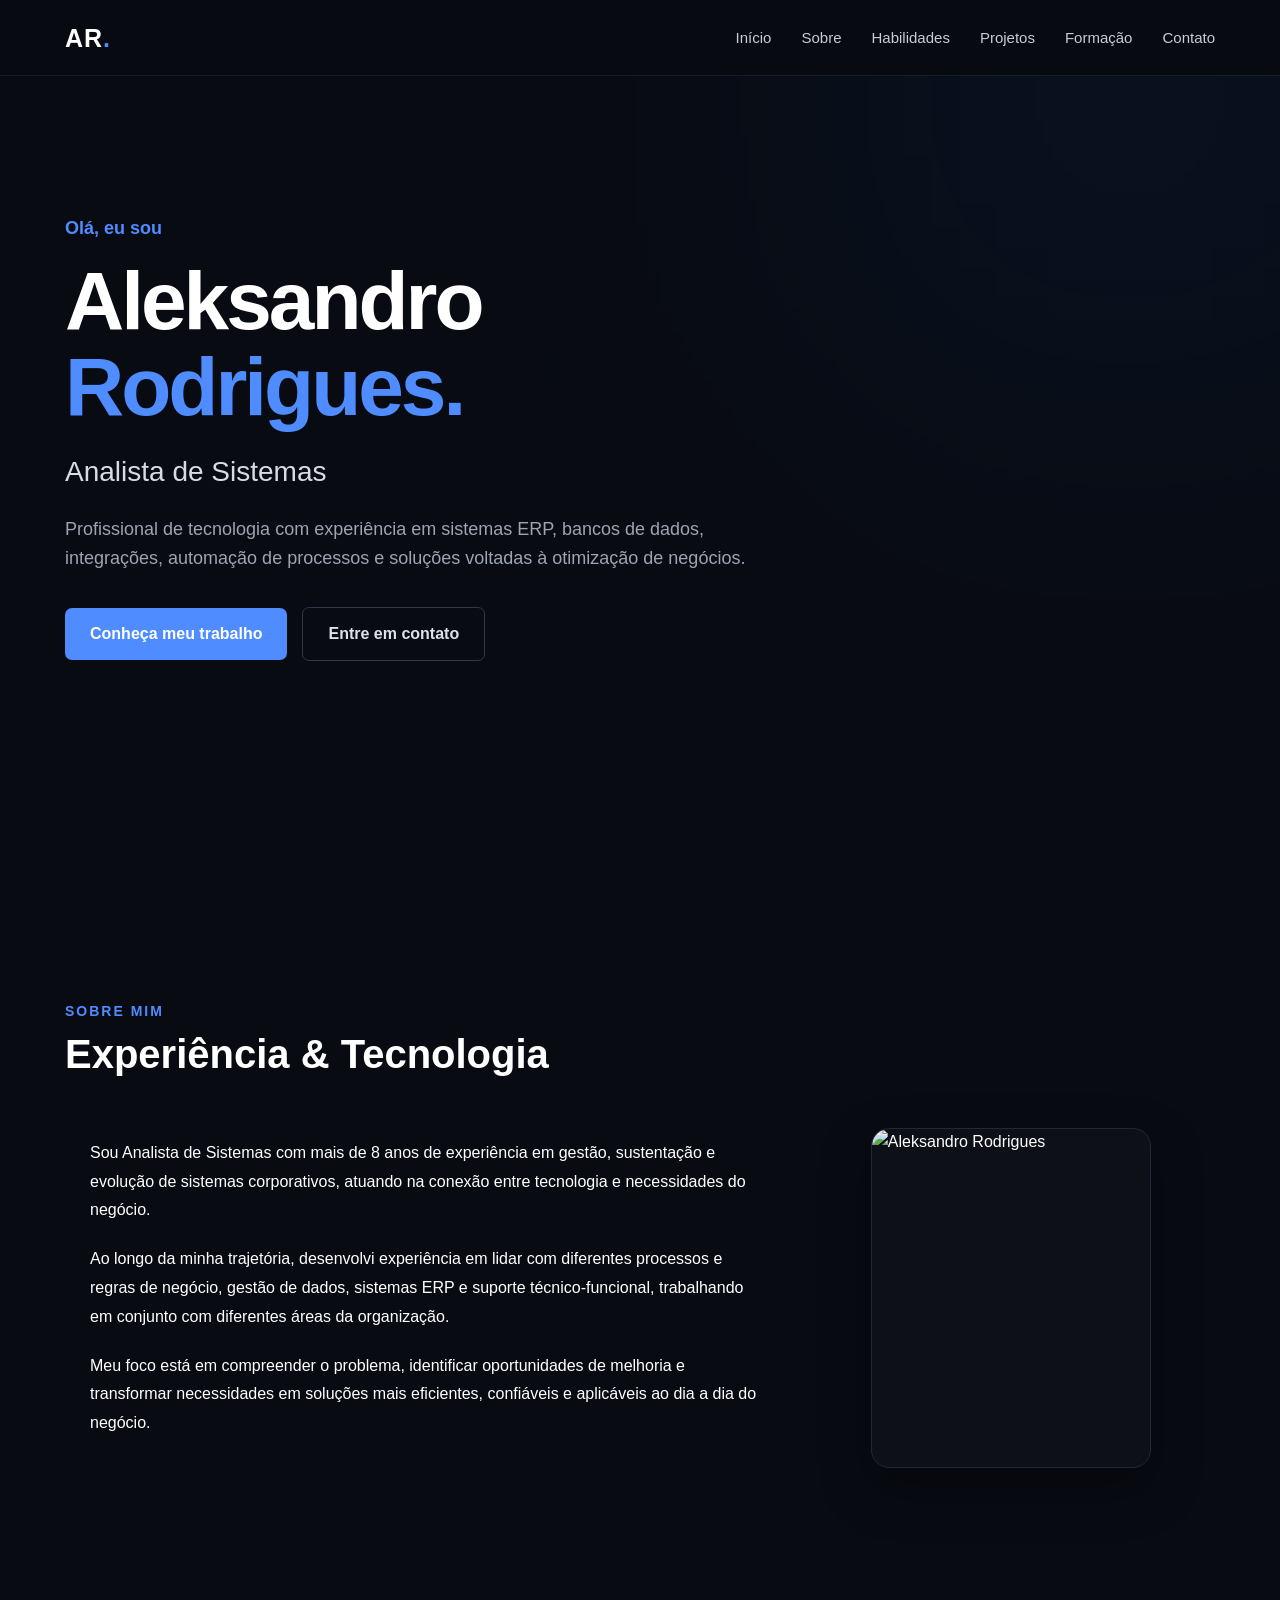
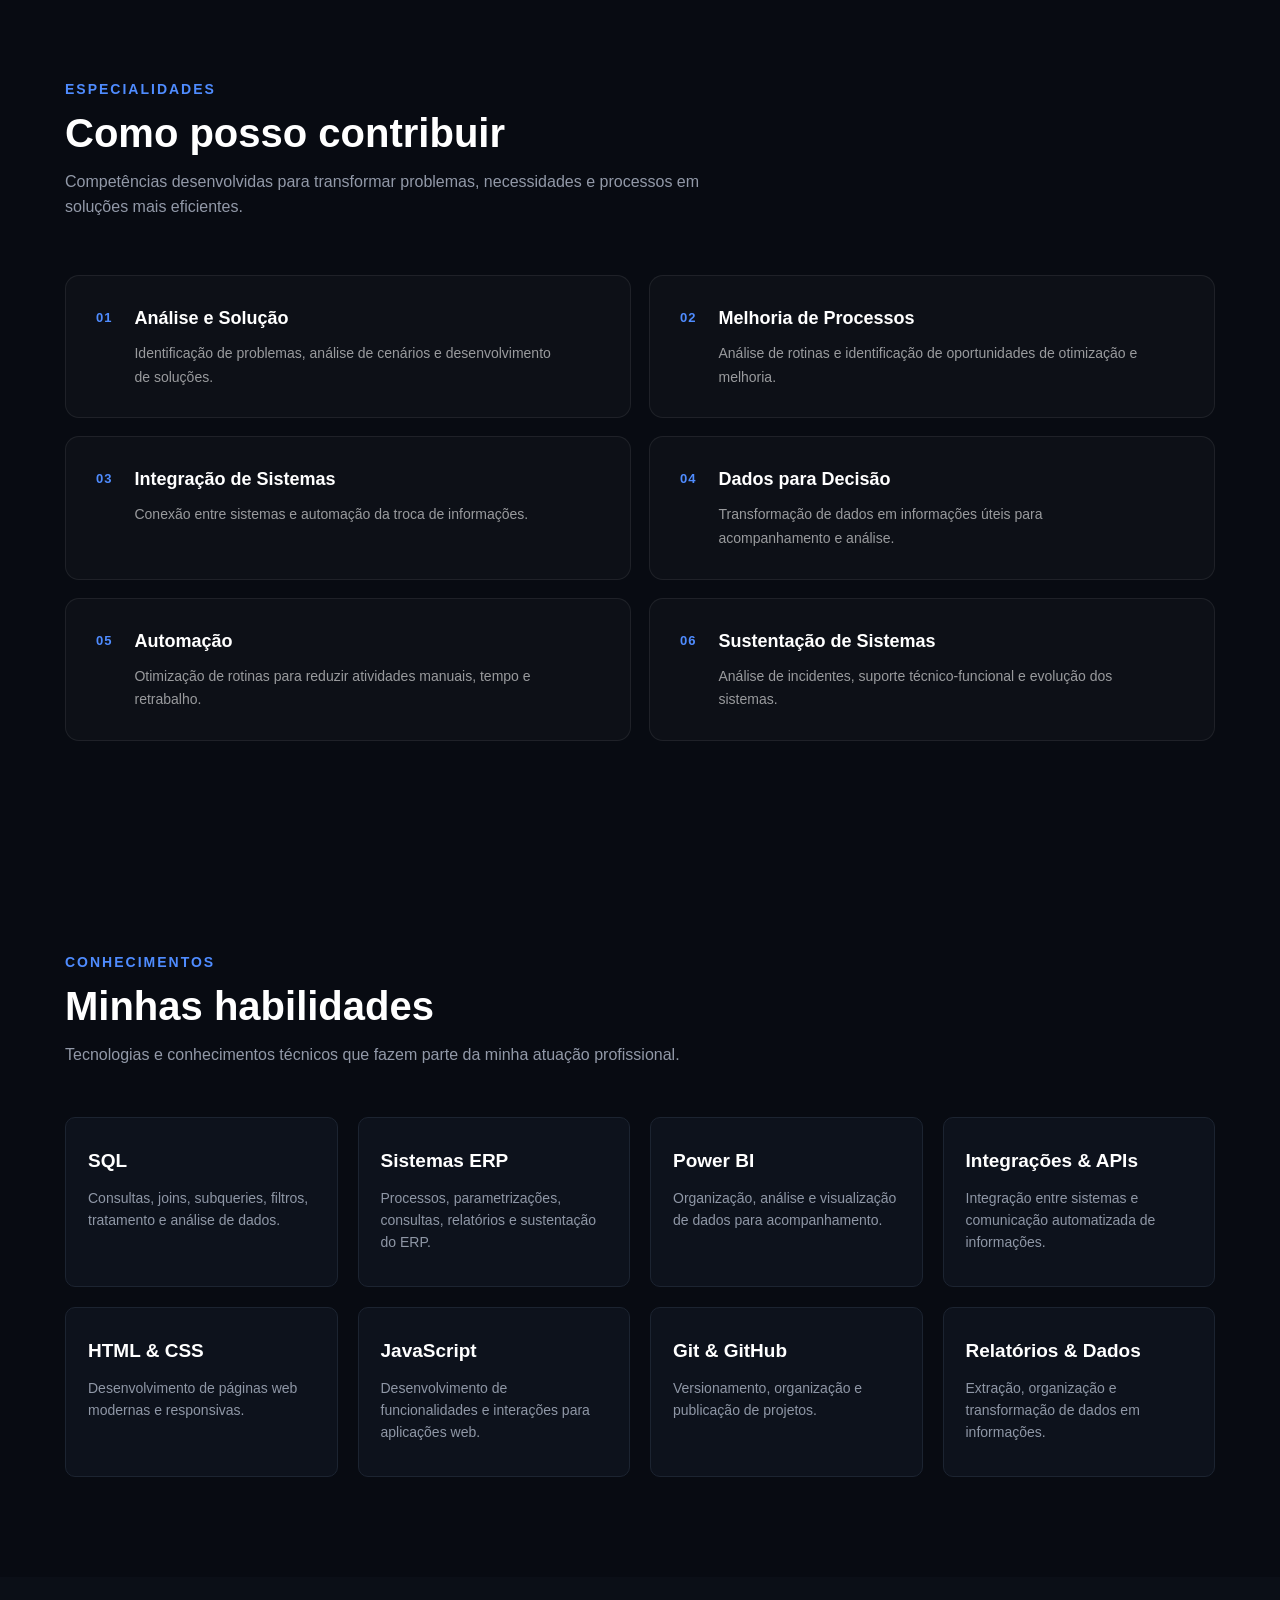
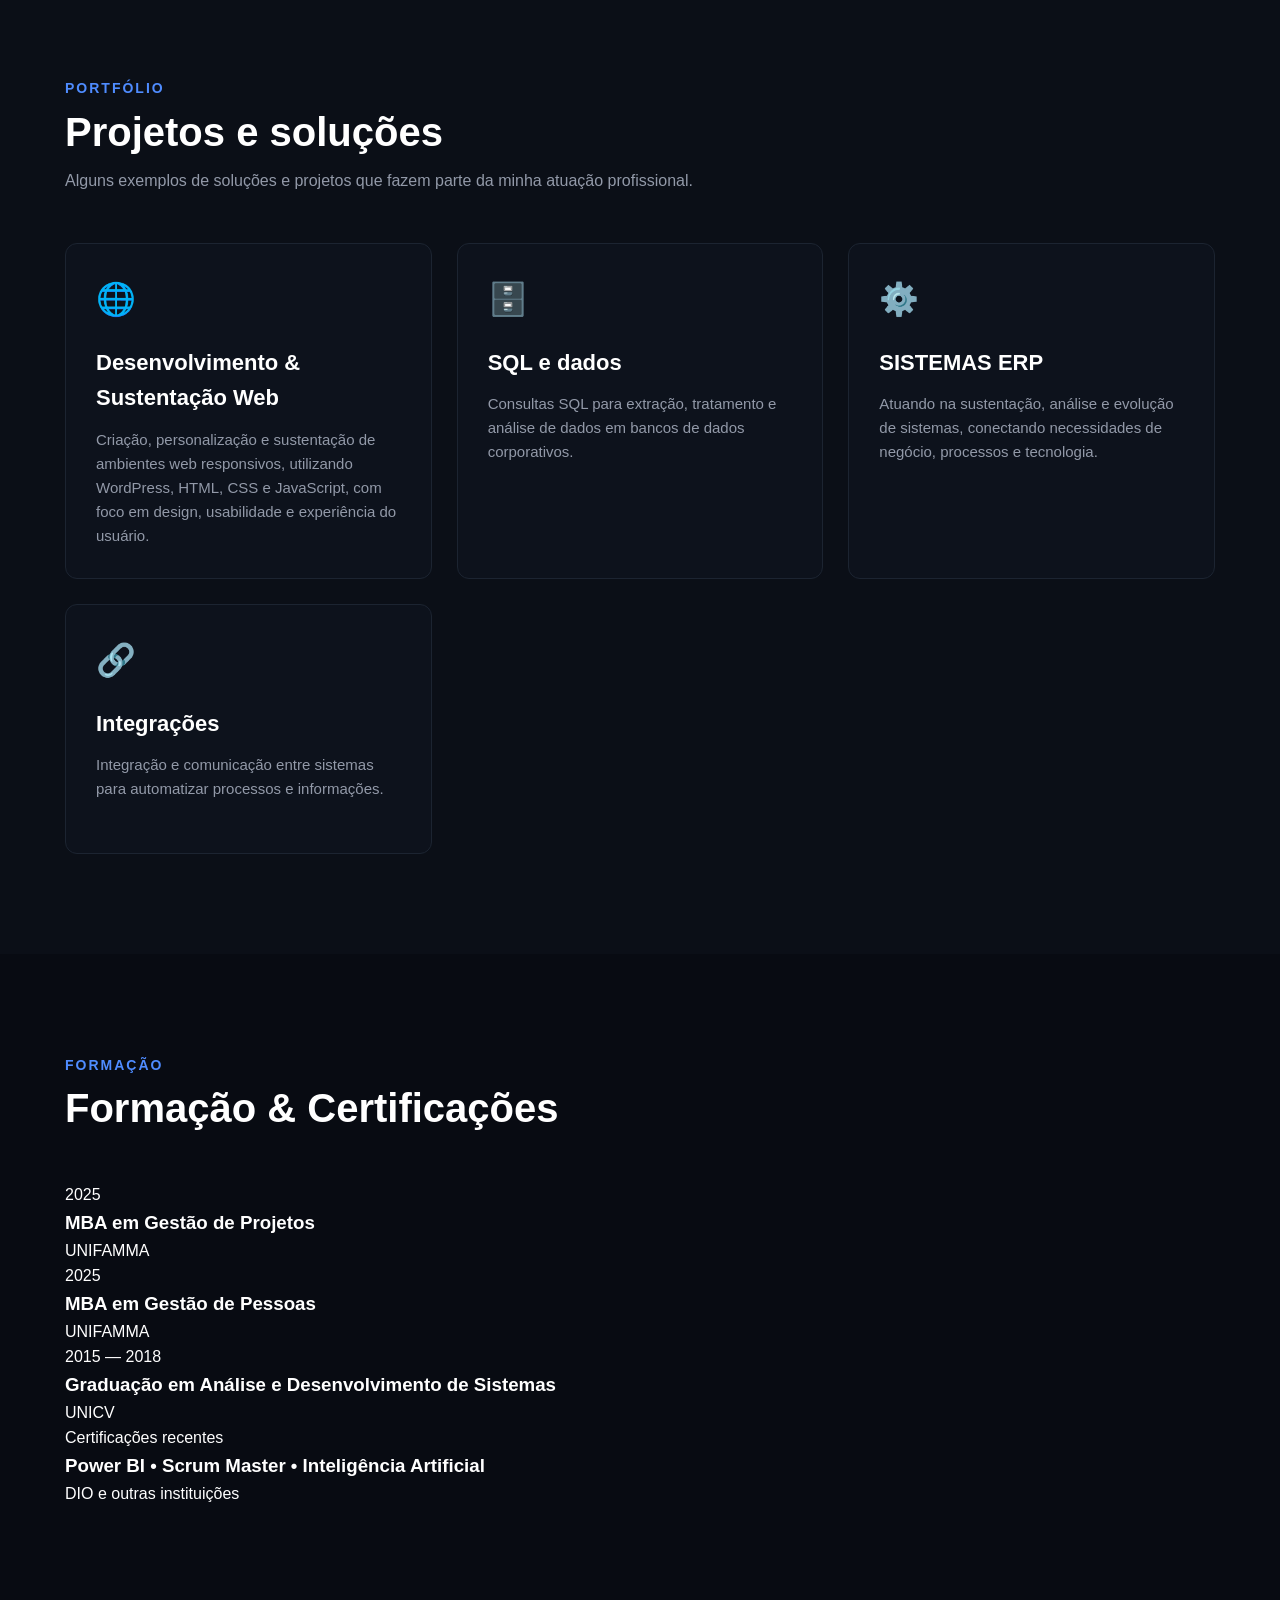
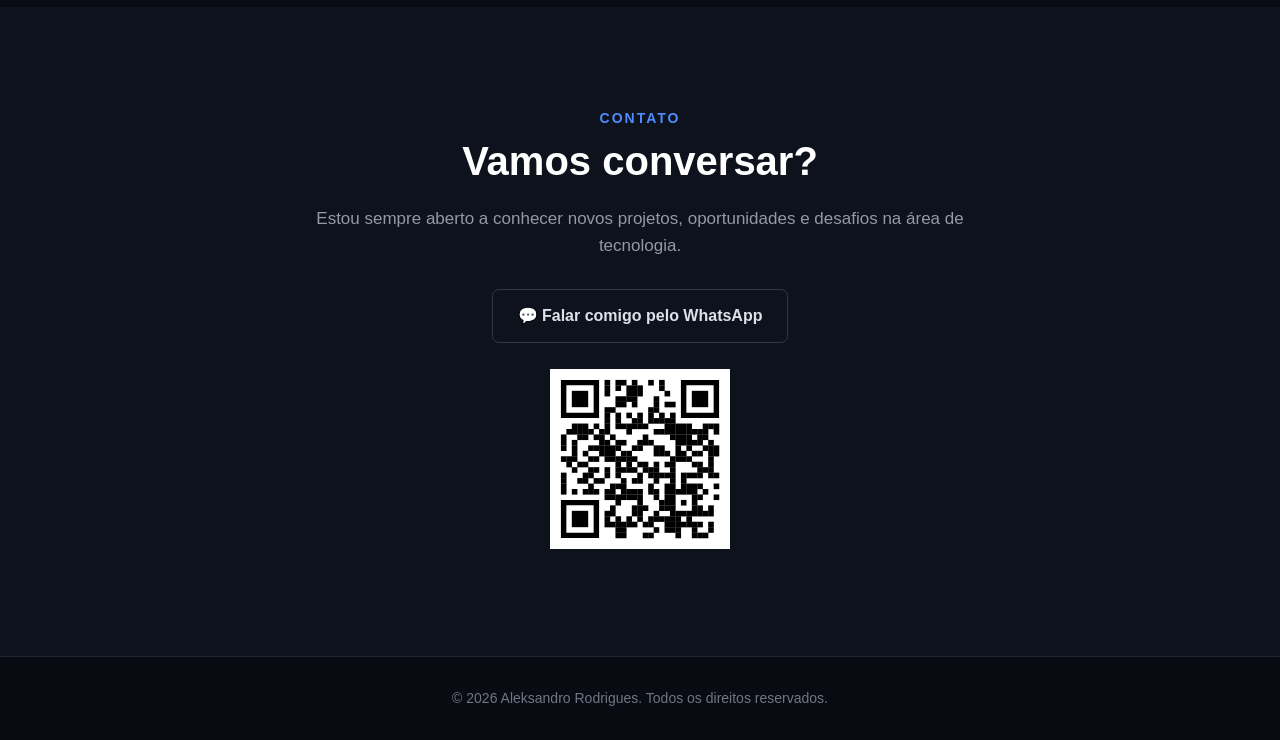
==== index.html @ 6904eefc "Update index.html" ====
<!DOCTYPE html>
<html lang="pt-BR">
<head>
    <meta charset="UTF-8">
    <meta name="viewport" content="width=device-width, initial-scale=1.0">

    <title>Aleksandro Rodrigues | Analista de Sistemas</title>

    <meta name="description" content="Portfólio profissional de Aleksandro Rodrigues - Analista de Sistemas, SQL Server e TOTVS RM.">
    <link rel="stylesheet" href="style.css">
</head>

<body>

<header>
    <nav>
        <div class="logo">
            AR<span>.</span>
        </div>

        <div class="menu-toggle">☰</div>

        <ul>
            <li><a href="#inicio">Início</a></li>
            <li><a href="#sobre">Sobre</a></li>
            <li><a href="#habilidades">Habilidades</a></li>
            <li><a href="#projetos">Projetos</a></li>
            <li><a href="#formacao">Formação</a></li>
            <li><a href="#contato">Contato</a></li>
        </ul>
    </nav>
</header>

<main>

    <!-- INÍCIO -->

    <section class="hero" id="inicio">
        <div class="hero-content">

            <div class="hero-small">
                Olá, eu sou
            </div>

            <h1>
                Aleksandro<br>
                <span>Rodrigues.</span>
            </h1>

            <h2>
                Analista de Sistemas
            </h2>

            <p>
                Profissional de tecnologia com experiência em sistemas ERP, bancos de dados,
                integrações, automação de processos e soluções voltadas à otimização de negócios.
            </p>

            <div class="buttons">
                <a href="#projetos" class="btn btn-primary">
                    Conheça meu trabalho
                </a>

                <a href="#contato" class="btn btn-secondary">
                    Entre em contato
                </a>
            </div>

        </div>
    </section>


    

<!-- ================================
        SOBRE
================================== 

<section class="about" id="sobre">

    <div class="container">

        <div class="section-title">
            <small>Sobre mim</small>
            <h2>Experiência & Tecnologia</h2>
        </div>

        <div class="about-grid">

            <div class="about-text">

                <p>
                    Sou Analista de Sistemas com mais de 8 anos de experiência
                    em gestão, sustentação e evolução de sistemas corporativos,
                    atuando na conexão entre tecnologia e necessidades do negócio.
                </p>

                <p>
                    Ao longo da minha trajetória, desenvolvi experiência em
                    lidar com diferentes processos e regras de negócio, gestão
                    de dados, sistemas ERP e suporte técnico-funcional, trabalhando em conjunto
                    com diferentes áreas da organização.
                </p>

                <p>
                    Meu foco está em compreender o problema, identificar
                    oportunidades de melhoria e transformar necessidades em
                    soluções mais eficientes, confiáveis e aplicáveis ao
                    dia a dia do negócio.
                </p>

            </div>
            
        </div>

    </div>-->

<section id="sobre">

    <div class="container">

        <div class="section-title">
            <small>SOBRE MIM</small>
            <h2>Experiência & Tecnologia</h2>
        </div>

        <div class="about-grid">

            <!-- TEXTO -->
            <div class="about-content">

                <p>
                    Sou Analista de Sistemas com mais de 8 anos de experiência
                    em gestão, sustentação e evolução de sistemas corporativos,
                    atuando na conexão entre tecnologia e necessidades do negócio.
                </p>

                <p>
                    Ao longo da minha trajetória, desenvolvi experiência em lidar
                    com diferentes processos e regras de negócio, gestão de dados,
                    sistemas ERP e suporte técnico-funcional, trabalhando em
                    conjunto com diferentes áreas da organização.
                </p>

                <p>
                    Meu foco está em compreender o problema, identificar
                    oportunidades de melhoria e transformar necessidades em
                    soluções mais eficientes, confiáveis e aplicáveis ao dia a dia
                    do negócio.
                </p>

            </div>


            <!-- FOTO -->
            <div class="about-photo">

                <div class="about-photo-frame">

                    <img 
                        src="images/sua-foto.jpg" 
                        alt="Aleksandro Rodrigues"
                    >

                </div>

            </div>

        </div>

    </div>

</section>
  

    <!-- COMPETÊNCIAS 

    <section class="competencies" id="competencias">

        <div class="container">

            <div class="section-title">
                <small>Especialidades</small>
                <h2>Como posso contribuir</h2>
                <p>
                    Conhecimentos que combinam tecnologia, dados e processos
                    para transformar necessidades de negócio em soluções.
                </p>
            </div>

            
    <div class="competencies-grid">

    <div class="competency">
        <span class="competency-number">01</span>
        <div>
            <h3>ERP & Processos</h3>
            <p>Parametrização, sustentação e melhoria de processos.</p>
        </div>
    </div>

    <div class="competency">
        <span class="competency-number">02</span>
        <div>
            <h3>Dados & SQL</h3>
            <p>Consultas, extração e análise de dados para gerar informações.</p>
        </div>
    </div>

    <div class="competency">
        <span class="competency-number">03</span>
        <div>
            <h3>Integrações</h3>
            <p>Conexão entre sistemas e automação da troca de informações.</p>
        </div>
    </div>

    <div class="competency">
        <span class="competency-number">04</span>
        <div>
            <h3>Power BI</h3>
            <p>Dados organizados para acompanhamento e tomada de decisão.</p>
        </div>
    </div>

    <div class="competency">
        <span class="competency-number">05</span>
        <div>
            <h3>Automação</h3>
            <p>Otimização de rotinas, redução de tarefas manuais e retrabalho.</p>
        </div>
    </div>

    <div class="competency">
        <span class="competency-number">06</span>
        <div>
            <h3>Acessos & Governança</h3>
            <p>Gestão de acessos, permissões e ambientes corporativos.</p>
        </div>
    </div>

</section> -->

    
<!-- =======================
    COMPETÊNCIAS
========================= -->

<section class="competencies" id="competencias">

    <div class="container">

        <div class="section-title">
            <small>Especialidades</small>
            <h2>Como posso contribuir</h2>
            <p>
                Competências desenvolvidas para transformar problemas,
                necessidades e processos em soluções mais eficientes.
            </p>
        </div>

        <div class="competencies-grid">

            <div class="competency">
                <span class="competency-number">01</span>
                <div>
                    <h3>Análise e Solução</h3>
                    <p>
                        Identificação de problemas, análise de cenários
                        e desenvolvimento de soluções.
                    </p>
                </div>
            </div>

            <div class="competency">
                <span class="competency-number">02</span>
                <div>
                    <h3>Melhoria de Processos</h3>
                    <p>
                        Análise de rotinas e identificação de oportunidades
                        de otimização e melhoria.
                    </p>
                </div>
            </div>

            <div class="competency">
                <span class="competency-number">03</span>
                <div>
                    <h3>Integração de Sistemas</h3>
                    <p>
                        Conexão entre sistemas e automação da troca
                        de informações.
                    </p>
                </div>
            </div>

            <div class="competency">
                <span class="competency-number">04</span>
                <div>
                    <h3>Dados para Decisão</h3>
                    <p>
                        Transformação de dados em informações úteis
                        para acompanhamento e análise.
                    </p>
                </div>
            </div>

            <div class="competency">
                <span class="competency-number">05</span>
                <div>
                    <h3>Automação</h3>
                    <p>
                        Otimização de rotinas para reduzir atividades
                        manuais, tempo e retrabalho.
                    </p>
                </div>
            </div>

            <div class="competency">
                <span class="competency-number">06</span>
                <div>
                    <h3>Sustentação de Sistemas</h3>
                    <p>
                        Análise de incidentes, suporte técnico-funcional
                        e evolução dos sistemas.
                    </p>
                </div>
            </div>

        </div>

    </div>

</section>


    
<!-- =======================
    HABILIDADES 
========================== -->

<section id="habilidades">

    <div class="container">

        <div class="section-title">
            <small>Conhecimentos</small>
            <h2>Minhas habilidades</h2>
            <p>
                Tecnologias e conhecimentos técnicos que fazem parte
                da minha atuação profissional.
            </p>
        </div>

        <div class="skills-grid">

            <div class="skill">
                <h3>SQL</h3>
                <p>
                    Consultas, joins, subqueries, filtros,
                    tratamento e análise de dados.
                </p>
            </div>

            <div class="skill">
                <h3>Sistemas ERP</h3>
                <p>
                    Processos, parametrizações, consultas,
                    relatórios e sustentação do ERP.
                </p>
            </div>

            <div class="skill">
                <h3>Power BI</h3>
                <p>
                    Organização, análise e visualização
                    de dados para acompanhamento.
                </p>
            </div>

            <div class="skill">
                <h3>Integrações & APIs</h3>
                <p>
                    Integração entre sistemas e comunicação
                    automatizada de informações.
                </p>
            </div>

            <div class="skill">
                <h3>HTML & CSS</h3>
                <p>
                    Desenvolvimento de páginas web
                    modernas e responsivas.
                </p>
            </div>

            <div class="skill">
                <h3>JavaScript</h3>
                <p>
                    Desenvolvimento de funcionalidades
                    e interações para aplicações web.
                </p>
            </div>

            <div class="skill">
                <h3>Git & GitHub</h3>
                <p>
                    Versionamento, organização e publicação
                    de projetos.
                </p>
            </div>

            <div class="skill">
                <h3>Relatórios & Dados</h3>
                <p>
                    Extração, organização e transformação
                    de dados em informações.
                </p>
            </div>

        </div>

    </div>

</section>


    <!-- PROJETOS -->

    <section class="projects" id="projetos">

        <div class="container">

            <div class="section-title">
                <small>Portfólio</small>
                <h2>Projetos e soluções</h2>
                <p>
                    Alguns exemplos de soluções e projetos
                    que fazem parte da minha atuação profissional.
                </p>
            </div>

            <div class="projects-grid">

                <a href="projetos/desenvolvimento-web.html" class="project">

                    <div class="project-icon">🌐</div>

                    <h3>Desenvolvimento & Sustentação Web</h3>

                    <p>
                        Criação, personalização e sustentação de ambientes web responsivos, 
                        utilizando WordPress, HTML, CSS e JavaScript, com 
                        foco em design, usabilidade e experiência do usuário.
                    </p>

                </a>

                <a href="projetos/projetos-sql.html" class="project">


                    <div class="project-icon">🗄️</div>

                    <h3>SQL e dados</h3>

                    <p>
                        Consultas SQL para extração,
                        tratamento e análise de dados
                        em bancos de dados corporativos.
                    </p>

                </a>


                <a href="projetos/sistemas-ERP.html" class="project">

                    <div class="project-icon">⚙️</div>

                    <h3>SISTEMAS ERP</h3>

                    <p>
                        Atuando na sustentação, análise e 
                        evolução de sistemas, conectando 
                        necessidades de negócio, processos 
                        e tecnologia.
                    </p>

                </a>


                <a href="projetos/integracoes.html" class="project">

                    <div class="project-icon">🔗</div>

                    <h3>Integrações</h3>

                    <p>
                        Integração e comunicação entre
                        sistemas para automatizar
                        processos e informações.
                    </p>

                </a>

            </div>

        </div>

    </section>


    <!-- FORMAÇÃO -->

    <section class="education" id="formacao">

        <div class="container">

            <div class="section-title">
                <small>Formação</small>
                <h2>Formação & Certificações</h2>
            </div>

            <div class="education-grid">

                <div class="education-card">
                    <span>2025</span>
                    <h3>MBA em Gestão de Projetos</h3>
                    <p>UNIFAMMA</p>
                </div>

                <div class="education-card">
                    <span>2025</span>
                    <h3>MBA em Gestão de Pessoas</h3>
                    <p>UNIFAMMA</p>
                </div>

                <div class="education-card">
                    <span>2015 — 2018</span>
                    <h3>Graduação em Análise e Desenvolvimento de Sistemas</h3>
                    <p>UNICV</p>
                </div>
                
                <div class="education-card certifications">
                    <span>Certificações recentes</span>
                    <h3>Power BI • Scrum Master • Inteligência Artificial</h3>
                    <p>DIO e outras instituições</p>
                </div>

            </div>

        </div>

    </section>


    <!-- CONTATO -->

    <section class="contact" id="contato">

        <div class="container">

            <div class="section-title">
                <small>Contato</small>
                <h2>Vamos conversar?</h2>
            </div>

            <p>
                Estou sempre aberto a conhecer novos projetos,
                oportunidades e desafios na área de tecnologia.
            </p>

            <div class="contact-links">

                <a href="https://w.app/da6gip"
                   target="_blank"
                   class="btn btn-secondary">
                    💬 Falar comigo pelo WhatsApp
                </a>
                
            </div>
            <br>
            <div class="qrcode">
                    <img src="images/qrcodewhatsapp.svg" alt="QR Code para WhatsApp" width="180">
            </div>

        </div>

    </section>

</main>

<!-- =========================================
         RODAPÉ
========================================== -->

<footer>
        <div class="container">
            <p>
                © <span id="year"></span>
                Aleksandro Rodrigues. Todos os direitos reservados.
            </p>
        </div>
    </footer>
    
<script src="script.js"></script>
</body>
</html>
---- style.css ----
/* =========================================
   CONFIGURAÇÕES GERAIS
========================================= */

* {
    margin: 0;
    padding: 0;
    box-sizing: border-box;
}

html {
    scroll-behavior: smooth;
}

body {
    font-family: Arial, Helvetica, sans-serif;
    background: #080b12;
    color: #ffffff;
    line-height: 1.6;
}

a {
    color: inherit;
    text-decoration: none;
}

.container {
    width: 90%;
    max-width: 1150px;
    margin: 0 auto;
}


/* =========================================
   CABEÇALHO
========================================= */

header {
    position: fixed;
    top: 0;
    left: 0;
    width: 100%;
    z-index: 1000;

    background: rgba(8, 11, 18, 0.94);
    backdrop-filter: blur(10px);

    border-bottom: 1px solid rgba(255, 255, 255, 0.08);
}

header nav {
    width: 90%;
    max-width: 1150px;
    height: 75px;
    margin: 0 auto;

    display: flex;
    align-items: center;
    justify-content: space-between;
}


/* LOGO */

.logo {
    font-size: 25px;
    font-weight: 800;
    letter-spacing: 1px;
    color: #ffffff;
}

.logo span {
    color: #4f8cff;
}


/* MENU */

nav ul {
    list-style: none;

    display: flex;
    align-items: center;
    gap: 30px;
}

nav ul li a {
    color: #c8ccd5;
    font-size: 15px;
    transition: 0.3s ease;
}

nav ul li a:hover {
    color: #4f8cff;
}


/* =========================================
   MENU MOBILE
========================================= */

.menu-toggle {
    display: none;
    font-size: 28px;
    cursor: pointer;
    color: #ffffff;
}


/* =========================================
   HERO
========================================= */

.hero {
    min-height: 100vh;

    display: flex;
    align-items: center;

    padding-top: 75px;

    position: relative;
    overflow: hidden;
}


/* Efeito de luz */

.hero::before {
    content: "";

    position: absolute;

    width: 500px;
    height: 500px;

    background: #174ea6;

    filter: blur(180px);
    opacity: 0.15;

    top: -150px;
    right: -100px;
}


/* Conteúdo */

.hero-content {
    width: 90%;
    max-width: 1150px;
    margin: 0 auto;

    position: relative;
    z-index: 2;
}

.hero-small {
    color: #4f8cff;

    font-size: 18px;
    font-weight: 600;

    margin-bottom: 15px;
}

.hero h1 {
    font-size: clamp(48px, 7vw, 82px);

    line-height: 1.05;
    letter-spacing: -3px;

    margin-bottom: 20px;
}

.hero h1 span {
    color: #4f8cff;
}

.hero h2 {
    color: #d7dbe4;

    font-size: 28px;
    font-weight: 500;

    margin-bottom: 20px;
}

.hero p {
    color: #9da4b2;

    font-size: 18px;

    max-width: 700px;

    margin-bottom: 35px;
}


/* =========================================
   BOTÕES
========================================= */

.buttons {
    display: flex;
    align-items: center;

    gap: 15px;
    flex-wrap: wrap;
}

.btn {
    display: inline-block;

    padding: 13px 25px;

    border-radius: 7px;

    font-weight: 600;

    transition: all 0.3s ease;
}

.btn-primary {
    background: #4f8cff;
    color: #ffffff;
}

.btn-primary:hover {
    transform: translateY(-3px);

    box-shadow:
        0 10px 30px rgba(79, 140, 255, 0.25);
}

.btn-secondary {
    border: 1px solid #303746;
    color: #dce1ea;
}

.btn-secondary:hover {
    border-color: #4f8cff;
    color: #4f8cff;

    transform: translateY(-3px);
}


/* =========================================
   SEÇÕES
========================================= */

section {
    padding: 100px 0;

    opacity: 1;

    transform: translateY(0);

    transition:
        opacity 0.7s ease,
        transform 0.7s ease;
}


/* Animação */

section:not(.visible) {
    opacity: 0;
    transform: translateY(25px);
}

section.visible {
    opacity: 1;
    transform: translateY(0);
}


/* Títulos */

.section-title {
    margin-bottom: 50px;
}

.section-title small {
    display: block;

    color: #4f8cff;

    font-size: 14px;
    font-weight: 700;

    text-transform: uppercase;
    letter-spacing: 2px;

    margin-bottom: 8px;
}

.section-title h2 {
    font-size: 40px;
    line-height: 1.2;
}

.section-title p {
    color: #9299a8;

    max-width: 650px;

    margin-top: 12px;
}


/* =========================================
   SOBRE
========================================= */

.about {
    background: #0b0f17;
}

.about-grid {
    display: grid;

    grid-template-columns: 1.4fr 0.8fr;

    gap: 60px;

    align-items: center;
}

.about-text p {
    color: #aeb5c2;

    font-size: 17px;

    margin-bottom: 18px;
}


/* CARD ÁREAS DE ATUAÇÃO */

.info-card {
    background: #0d121c;

    border: 1px solid #1c2431;

    border-radius: 12px;

    padding: 30px;

    box-shadow:
        0 15px 40px rgba(0, 0, 0, 0.2);
}

.info-card h3 {
    font-size: 22px;

    margin-bottom: 20px;
}

.info-card div {
    color: #b8bfcc;

    padding: 12px 0;

    border-bottom: 1px solid #1c2431;

    font-size: 15px;
}

.info-card div:last-child {
    border-bottom: none;
}


/* =========================================
   HABILIDADES
========================================= */

.skills-grid {
    display: grid;

    grid-template-columns: repeat(4, 1fr);

    gap: 20px;
}

.skill {
    background: #0d121c;

    border: 1px solid #1c2431;

    border-radius: 10px;

    padding: 28px 22px;

    min-height: 170px;

    transition: all 0.3s ease;
}

.skill:hover {
    transform: translateY(-6px);

    border-color: #4f8cff;

    box-shadow:
        0 15px 35px rgba(0, 0, 0, 0.25);
}

.skill h3 {
    color: #ffffff;

    font-size: 19px;

    margin-bottom: 10px;
}

.skill p {
    color: #8f97a6;

    font-size: 14px;
}


/* =========================================
   PROJETOS
========================================= */

.projects {
    background: #0b0f17;
}

.projects-grid {
    display: grid;

    grid-template-columns: repeat(3, 1fr);

    gap: 25px;
}

.project {
    background: #0d121c;

    border: 1px solid #1c2431;

    border-radius: 12px;

    padding: 30px;

    min-height: 250px;

    transition: all 0.3s ease;
}

.project:hover {
    transform: translateY(-6px);

    border-color: #4f8cff;

    box-shadow:
        0 15px 35px rgba(0, 0, 0, 0.25);
}

.project-icon {
    font-size: 32px;

    margin-bottom: 20px;
}

.project h3 {
    font-size: 22px;

    margin-bottom: 12px;
}

.project p {
    color: #9299a8;

    font-size: 15px;
}


/* =========================================
   CONTATO
========================================= */

.contact {
    text-align: center;
   background: #0d121c;
}

.contact .container {
    max-width: 800px;
}

.contact .section-title {
    margin-bottom: 20px;
}

.contact > .container > p {
    color: #9299a8;

    font-size: 17px;

    max-width: 650px;

    margin: 0 auto 30px;
   
}


.contact-links {
    display: flex;

    justify-content: center;

    gap: 15px;

    flex-wrap: wrap;
}


/* =========================================
   RODAPÉ
========================================= */

footer {
    border-top: 1px solid #1c2431;

    padding: 30px 0;

    text-align: center;

    color: #6f7785;

    font-size: 14px;
}


/* =========================================
   PÁGINA DETALHADA DO PROJETO
========================================= */

.project-detail-hero {
    padding-top: 150px;
    padding-bottom: 80px;
}


/* =========================================
   DESCRIÇÃO DO PROJETO
========================================= */

.project-description {
    max-width: 900px;

    margin: 0 auto;
}

.project-description h2 {
    font-size: 32px;

    margin-bottom: 25px;
}

.project-description p {
    color: #aaa;

    line-height: 1.8;

    margin-bottom: 18px;
}


/* =========================================
   CABEÇALHO DAS DEMONSTRAÇÕES
========================================= */

.demo-header {
    width: 100%;
    max-width: 1150px;
    margin: 0 auto 35px;
}

.demo-header small {
    display: inline-block;

    margin-bottom: 12px;

    color: #4f8cff;

    font-size: 12px;
    font-weight: 700;

    letter-spacing: 2px;
}

.demo-header h2 {
    font-size: 32px;

    margin-bottom: 15px;
}

.demo-header p {
    color: #aaa;

    line-height: 1.7;
}


/* =========================================
   DEMONSTRAÇÃO DO WEBSITE
========================================= */

.website-demo {
    padding-top: 80px;
    padding-bottom: 80px;
}

.website-demo + .website-demo {
    padding-top: 80px;
}


/* =========================================
   MOLDURA DO NAVEGADOR
========================================= */

.browser-window {
    width: 100%;
    max-width: 1150px;

    margin: 50px auto 0;

    background: #111;

    border: 1px solid #292929;

    border-radius: 14px;

    overflow: hidden;

    box-shadow:
        0 25px 70px rgba(0, 0, 0, 0.45);

    transition:
        transform 0.3s ease,
        box-shadow 0.3s ease;
}

.browser-window:hover {
    transform: translateY(-5px);

    box-shadow:
        0 30px 80px rgba(0, 0, 0, 0.55);
}


/* =========================================
   CABEÇALHO DO NAVEGADOR
========================================= */

.browser-header {
    height: 48px;

    display: flex;
    align-items: center;

    padding: 0 18px;

    background: #1b1b1b;

    border-bottom: 1px solid #292929;
}


/* BOTÕES */

.browser-buttons {
    display: flex;

    gap: 8px;
}

.browser-buttons span {
    width: 11px;
    height: 11px;

    border-radius: 50%;

    background: #555;
}


/* ENDEREÇO */

.browser-address {
    flex: 1;

    max-width: 600px;

    margin: 0 auto;

    padding: 7px 15px;

    text-align: center;

    font-size: 12px;

    color: #888;

    background: #111;

    border-radius: 6px;
}


/* =========================================
   ÁREA DE VISUALIZAÇÃO
========================================= */

.website-preview {
    height: 600px;

    overflow-y: auto;
    overflow-x: hidden;

    background: #ffffff;
}


/* IMAGEM DO WEBSITE */

.website-preview img {
    width: 100%;
    height: auto;

    display: block;
}


/* BARRA DE ROLAGEM */

.website-preview::-webkit-scrollbar {
    width: 10px;
}

.website-preview::-webkit-scrollbar-track {
    background: #151515;
}

.website-preview::-webkit-scrollbar-thumb {
    background: #555;

    border-radius: 10px;
}

.website-preview::-webkit-scrollbar-thumb:hover {
    background: #777;
}


/* =========================================
   TAGS DOS PROJETOS WEB
========================================= */

.project-tags {
    display: flex;

    flex-wrap: wrap;

    gap: 10px;

    margin-top: 22px;
}

.project-tags span {
    display: inline-block;

    padding: 7px 13px;

    border: 1px solid #303030;

    border-radius: 20px;

    background: #151515;

    color: #aaa;

    font-size: 12px;
    font-weight: 500;

    transition: 0.3s ease;
}

.project-tags span:hover {
    border-color: #4f8cff;

    color: #ffffff;
}


/* =========================================
   BOTÃO DA PÁGINA COMPLETA
========================================= */

.website-actions {
    display: flex;

    justify-content: center;

    margin-top: 30px;
}


/* =========================================
   BOTÃO VOLTAR
========================================= */

.project-back {
    padding-top: 40px;

    padding-bottom: 100px;
}


/* =========================================
   TABLET
========================================= */

@media (max-width: 950px) {

    .skills-grid {
        grid-template-columns: repeat(2, 1fr);
    }

    .projects-grid {
        grid-template-columns: repeat(2, 1fr);
    }

    .about-grid {
        grid-template-columns: 1fr;

        gap: 40px;
    }
}


/* =========================================
   CELULAR
========================================= */

@media (max-width: 700px) {

      /* ocultar qrcode em celular */

    .qrcode {
        display: none;
    }

    /* Cabeçalho */

    header nav {
        height: 65px;
    }

    nav ul {
        gap: 15px;
    }

    nav ul li a {
        font-size: 13px;
    }


    /* Hero */

    .hero {
        min-height: 90vh;

        padding-top: 65px;
    }

    .hero h1 {
        font-size: 50px;

        letter-spacing: -2px;
    }

    .hero h2 {
        font-size: 22px;
    }

    .hero p {
        font-size: 16px;
    }


    /* Seções */

    section {
        padding: 75px 0;
    }

    .section-title h2 {
        font-size: 32px;
    }


    /* Grids */

    .skills-grid,
    .projects-grid {
        grid-template-columns: 1fr;
    }

    .skill,
    .project {
        min-height: auto;
    }


    /* Botões */

    .buttons {
        flex-direction: column;

        align-items: flex-start;
    }

    .btn {
        text-align: center;
    }


    /* Página de projetos */

    .project-detail-hero {
        padding-top: 120px;

        padding-bottom: 50px;
    }

    .browser-window {
        margin-top: 30px;

        border-radius: 10px;
    }

    .browser-header {
        height: 42px;

        padding: 0 12px;
    }

    .browser-buttons span {
        width: 9px;
        height: 9px;
    }

    .browser-address {
        font-size: 10px;

        padding: 6px 8px;
    }

    .website-preview {
        height: 450px;
    }

    .demo-header h2 {
        font-size: 26px;
    }

    .demo-header p {
        font-size: 14px;
    }

    .project-tags {
        gap: 7px;
    }

    .project-tags span {
        font-size: 11px;

        padding: 6px 10px;
    }
}


/* =========================================
   CELULARES PEQUENOS
========================================= */

@media (max-width: 480px) {

    .hero h1 {
        font-size: 43px;
    }

    .hero h2 {
        font-size: 20px;
    }

    .hero-small {
        font-size: 16px;
    }

    .section-title h2 {
        font-size: 29px;
    }

    .info-card {
        padding: 22px;
    }
}

/* =========================================
   MENU MOBILE - MODERNO
========================================= */

@media (max-width: 700px) {

    header nav {
        position: relative;
    }

    /* Botão hamburger */
    .menu-toggle {
        display: flex;
        align-items: center;
        justify-content: center;

        width: 42px;
        height: 42px;

        font-size: 25px;
        cursor: pointer;

        color: #ffffff;

        border-radius: 10px;

        transition: 0.3s ease;
    }

    .menu-toggle:hover {
        background: rgba(79, 140, 255, 0.12);
    }

    /* Painel do menu */
    header nav ul {
        position: absolute;

        top: 65px;
        right: 0;

        width: 230px;

        display: none;
        flex-direction: column;

        padding: 10px;

        gap: 4px;

        background: rgba(12, 16, 26, 0.96);

        backdrop-filter: blur(14px);
        -webkit-backdrop-filter: blur(14px);

        border: 1px solid rgba(255, 255, 255, 0.08);

        border-radius: 14px;

        box-shadow:
            0 15px 40px rgba(0, 0, 0, 0.45);

        z-index: 1000;
    }

    /* Menu aberto */
    header nav.active ul {
        display: flex;

        animation: menuMobileIn 0.2s ease forwards;
    }

    /* Links */
    header nav ul li {
        width: 100%;
    }

    header nav ul li a {
        display: flex;
        align-items: center;

        width: 100%;

        padding: 13px 15px;

        border-radius: 9px;

        font-size: 15px;

        transition:
            background 0.2s ease,
            color 0.2s ease,
            transform 0.2s ease;
    }

    /* Hover dos links */
    header nav ul li a:hover {
        background: rgba(79, 140, 255, 0.12);

        color: #4f8cff;

        transform: translateX(3px);
    }
}


/* =========================================
   ANIMAÇÃO DO MENU
========================================= */

@keyframes menuMobileIn {

    from {
        opacity: 0;
        transform: translateY(-8px) scale(0.98);
    }

    to {
        opacity: 1;
        transform: translateY(0) scale(1);
    }

}

/* =========================================
   COMPETÊNCIAS
========================================= */

.competencies {
    padding: 110px 0;
}

.competencies-grid {
    display: grid;
    grid-template-columns: repeat(2, 1fr);
    gap: 18px;
    margin-top: 55px;
}

.competency {
    position: relative;

    display: flex;
    align-items: flex-start;
    gap: 22px;

    padding: 28px 30px;

    background: rgba(255, 255, 255, 0.025);

    border: 1px solid rgba(255, 255, 255, 0.07);

    border-radius: 14px;

    transition:
        transform 0.3s ease,
        border-color 0.3s ease,
        background 0.3s ease;
}

.competency:hover {
    transform: translateY(-4px);

    background: rgba(79, 140, 255, 0.045);

    border-color: rgba(79, 140, 255, 0.28);
}

.competency-number {
    flex-shrink: 0;

    font-size: 13px;
    font-weight: 600;

    color: #4f8cff;

    letter-spacing: 1px;

    padding-top: 4px;
}

.competency h3 {
    margin: 0 0 9px;

    font-size: 18px;
    font-weight: 600;

    color: #ffffff;
}

.competency p {
    margin: 0;

    max-width: 430px;

    font-size: 14px;
    line-height: 1.7;

    color: rgba(255, 255, 255, 0.58);
}


/* =========================================
   MOBILE
========================================= */

@media (max-width: 700px) {

    .competencies {
        padding: 80px 0;
    }

    .competencies-grid {
        grid-template-columns: 1fr;
        gap: 12px;
        margin-top: 40px;
    }

    .competency {
        padding: 23px 22px;
        gap: 17px;
    }

    .competency h3 {
        font-size: 16px;
    }

    .competency p {
        font-size: 13px;
        line-height: 1.6;
    }

}

/* =========================================
   PROJETOS SQL
========================================= */

.sql-code,
.sql-result,
.sql-observation {
    width: 100%;
    max-width: 1150px;
    margin: 40px auto 0;
    background: #0d1117;
    border: 1px solid #1f2937;
    border-radius: 12px;
    overflow: hidden;
}


/* CABEÇALHO DOS BLOCOS */

.sql-code-header,
.sql-result-header {
    padding: 14px 20px;
    background: #111827;
    border-bottom: 1px solid #1f2937;
    color: #9299a8;
    font-size: 14px;
}


/* CÓDIGO SQL */

.sql-code pre {
    margin: 0;
    padding: 25px;
    overflow-x: auto;
    font-family: "Courier New", monospace;
    font-size: 14px;
    line-height: 1.7;
    color: #d1d5db;
}

.sql-code code {
    font-family: inherit;
}


/* RESULTADO */

.sql-table-wrapper {
    width: 100%;
    overflow-x: auto;
}

.sql-result table {
    width: 100%;
    border-collapse: collapse;
}

.sql-result th,
.sql-result td {
    padding: 14px 18px;
    text-align: left;
    border-bottom: 1px solid #1f2937;
    white-space: nowrap;
}

.sql-result th {
    color: #9299a8;
    font-size: 13px;
    font-weight: 600;
}

.sql-result td {
    color: #d1d5db;
    font-size: 14px;
}

.sql-result tbody tr:last-child td {
    border-bottom: none;
}


/* OBSERVAÇÃO */

.sql-observation {
    padding: 25px;
}

.sql-observation strong {
    display: block;
    margin-bottom: 10px;
    color: #ffffff;
    font-size: 16px;
}

.sql-observation p {
    margin: 0;
    color: #9299a8;
    line-height: 1.7;
}


/* RESPONSIVO */

@media (max-width: 700px) {

    .sql-code pre {
        padding: 20px;
        font-size: 12px;
    }

    .sql-result th,
    .sql-result td {
        padding: 12px 14px;
        font-size: 12px;
    }

    .sql-observation {
        padding: 20px;
    }

}

/* =========================================
   FLUXO DE INTEGRAÇÕES
========================================= */

.integration-flow {
    width: 100%;
    max-width: 1150px;
    margin: 50px auto 0;
    display: flex;
    align-items: center;
    justify-content: center;
    gap: 20px;
    flex-wrap: wrap;
}

.integration-item {
    min-width: 180px;
    padding: 25px 20px;
    text-align: center;
    background: #0d1117;
    border: 1px solid #1f2937;
    border-radius: 12px;
}

.integration-item strong {
    display: block;
    color: #ffffff;
    font-size: 16px;
    margin-bottom: 8px;
}

.integration-item span {
    color: #9299a8;
    font-size: 13px;
}

.integration-arrow {
    color: #9299a8;
    font-size: 24px;
}

@media (max-width: 700px) {

    .integration-flow {
        flex-direction: column;
        gap: 10px;
    }

    .integration-arrow {
        transform: rotate(90deg);
    }

    .integration-item {
        width: 100%;
        max-width: 300px;
    }

}

/* =========================================
   MAPA DE INTEGRAÇÕES
========================================= */

.integration-map {
    width: 100%;
    max-width: 900px;
    min-height: 500px;
    margin: 50px auto 0;
    position: relative;
    display: flex;
    align-items: center;
    justify-content: center;
}


/* =========================================
   SISTEMAS
========================================= */

.integration-system,
.integration-central {
    position: absolute;
    display: flex;
    flex-direction: column;
    align-items: center;
    justify-content: center;
    text-align: center;
    background: #0d1117;
    border: 1px solid #1f2937;
    border-radius: 14px;
    padding: 22px 25px;
    z-index: 2;
}

.integration-system {
    width: 200px;
    min-height: 90px;
}

.integration-central {
    width: 230px;
    min-height: 120px;
    border-color: #374151;
}

.integration-system strong,
.integration-central strong {
    color: #ffffff;
    font-size: 16px;
    margin-bottom: 8px;
}

.integration-system span,
.integration-central span {
    color: #9299a8;
    font-size: 13px;
}


/* =========================================
   POSIÇÕES
========================================= */

.integration-top {
    top: 0;
    left: 50%;
    transform: translateX(-50%);
}

.integration-left {
    left: 0;
    top: 50%;
    transform: translateY(-50%);
}

.integration-central {
    top: 50%;
    left: 50%;
    transform: translate(-50%, -50%);
}

.integration-right {
    right: 0;
    top: 50%;
    transform: translateY(-50%);
}

.integration-bottom {
    bottom: 0;
    left: 50%;
    transform: translateX(-50%);
}


/* =========================================
   LINHAS
========================================= */

.integration-line {
    position: absolute;
    background: #374151;
    z-index: 1;
}

.line-top {
    width: 1px;
    height: 130px;
    top: 90px;
    left: 50%;
}

.line-left {
    height: 1px;
    width: 240px;
    left: 190px;
    top: 50%;
}

.line-right {
    height: 1px;
    width: 240px;
    right: 190px;
    top: 50%;
}

.line-bottom {
    width: 1px;
    height: 130px;
    bottom: 90px;
    left: 50%;
}


/* =========================================
   MOBILE
========================================= */

@media (max-width: 700px) {

    .integration-map {
        position: relative;
        width: 100%;
        height: auto;
        min-height: 0;
        margin: 40px auto 0;
        display: flex;
        flex-direction: column;
        align-items: center;
        gap: 20px;
    }

    .integration-map .integration-system,
    .integration-map .integration-central {
        position: relative !important;

        top: auto !important;
        right: auto !important;
        bottom: auto !important;
        left: auto !important;

        transform: none !important;

        width: 85% !important;
        max-width: 280px;
        min-height: auto !important;

        margin: 0 !important;
        box-sizing: border-box;
    }

    /* Ordem dos cards */

    .integration-map .integration-top {
        order: 1;
    }

    .integration-map .integration-central {
        order: 2;
    }

    .integration-map .integration-left {
        order: 3;
    }

    .integration-map .integration-right {
        order: 4;
    }

    .integration-map .integration-bottom {
        order: 5;
    }

    /* Remove as linhas no celular */

    .integration-map .integration-line {
        display: none !important;
    }

}

/* =========================================
   SOBRE MIM - FOTO
========================================= */

.about-grid {
    display: grid;
    grid-template-columns: 1.5fr 0.8fr;
    gap: 70px;
    align-items: center;
    max-width: 1100px;
    margin: 50px auto 0;
}

.about-content {
    max-width: 700px;
}

.about-content p {
    margin-bottom: 20px;
    line-height: 1.8;
}

.about-photo {
    display: flex;
    justify-content: center;
    align-items: center;
}

.about-photo-frame {
    width: 280px;
    height: 340px;
    overflow: hidden;
    border-radius: 18px;
    border: 1px solid #1f2937;
    background: #0d1117;
    box-shadow: 0 20px 50px rgba(0, 0, 0, 0.35);
}

.about-photo-frame img {
    width: 100%;
    height: 100%;
    object-fit: cover;
    display: block;
}

@media (max-width: 700px) {

    .about-grid {
        grid-template-columns: 1fr;
        gap: 35px;
        margin-top: 35px;
    }

    .about-text {
        order: 2;
        max-width: 100%;
    }

    .about-photo {
        order: 1;
    }

    .about-photo-frame {
        width: 220px;
        height: 270px;
    }

}
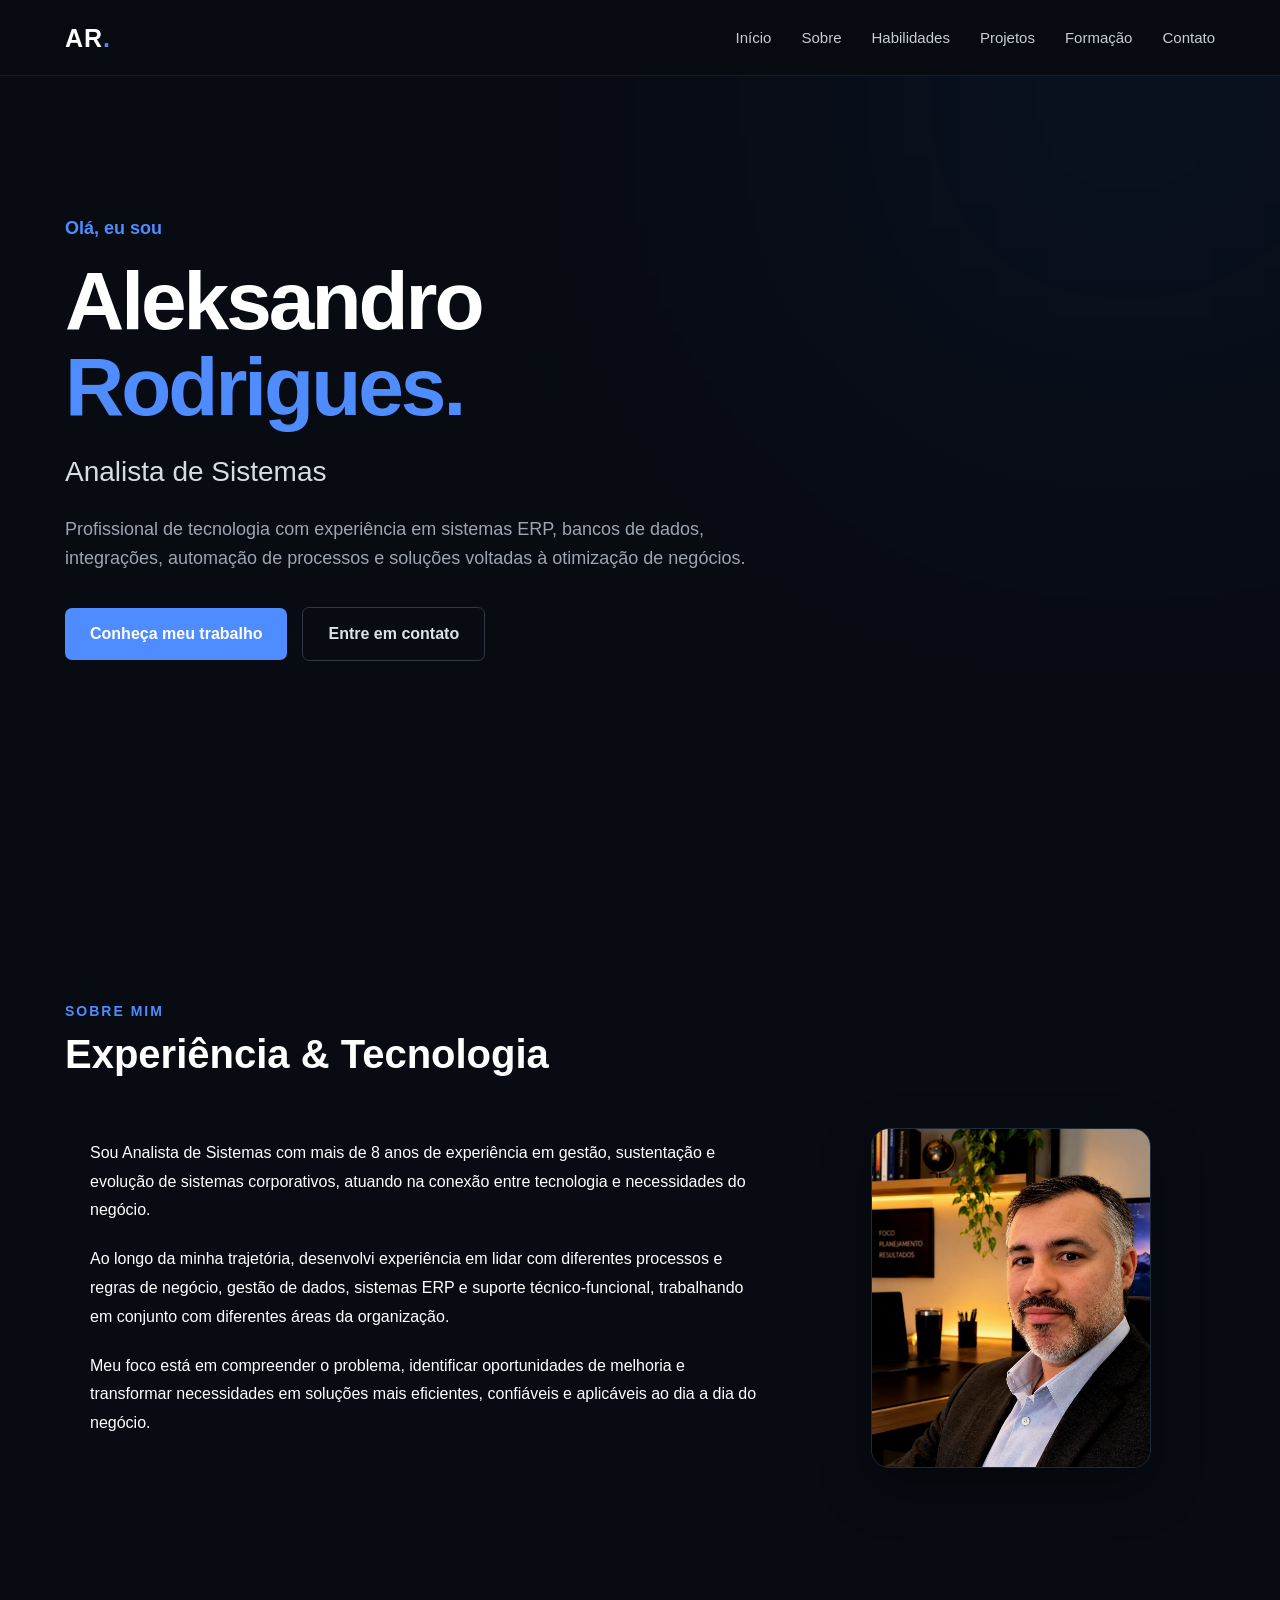
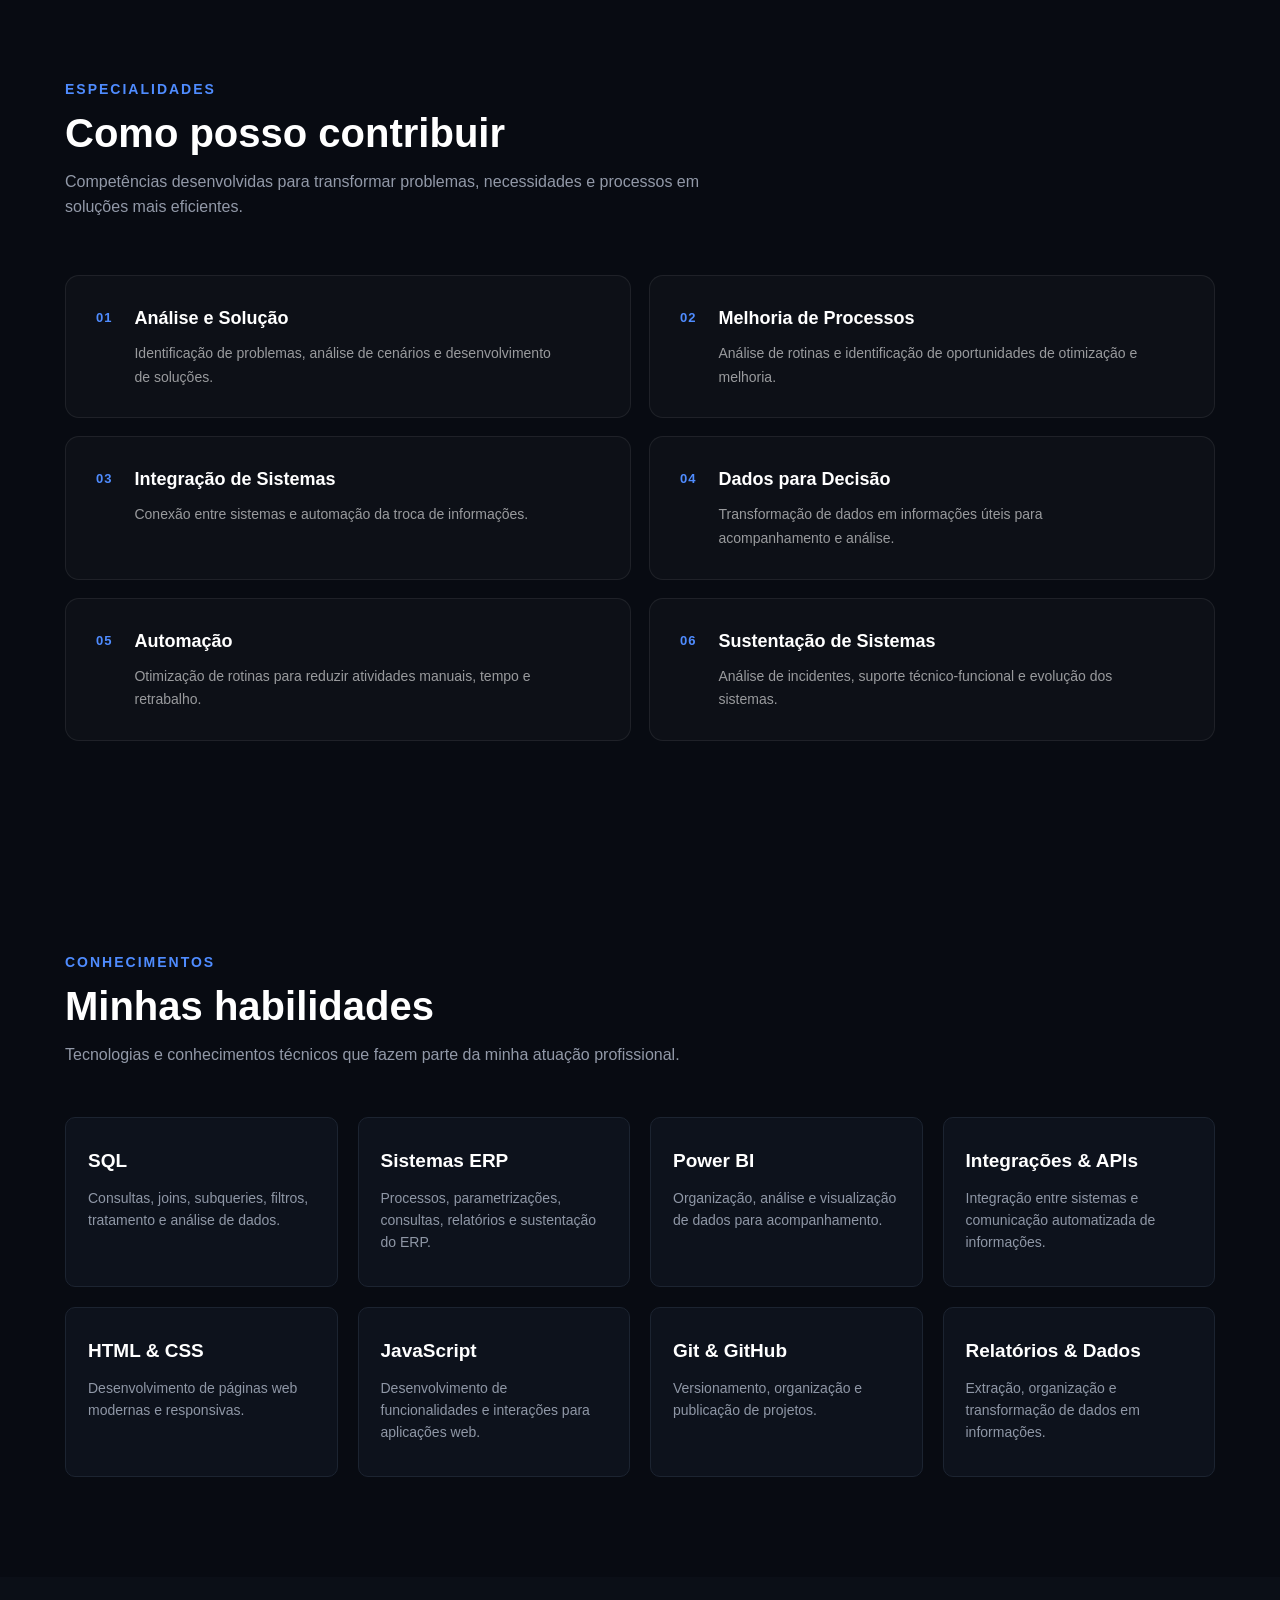
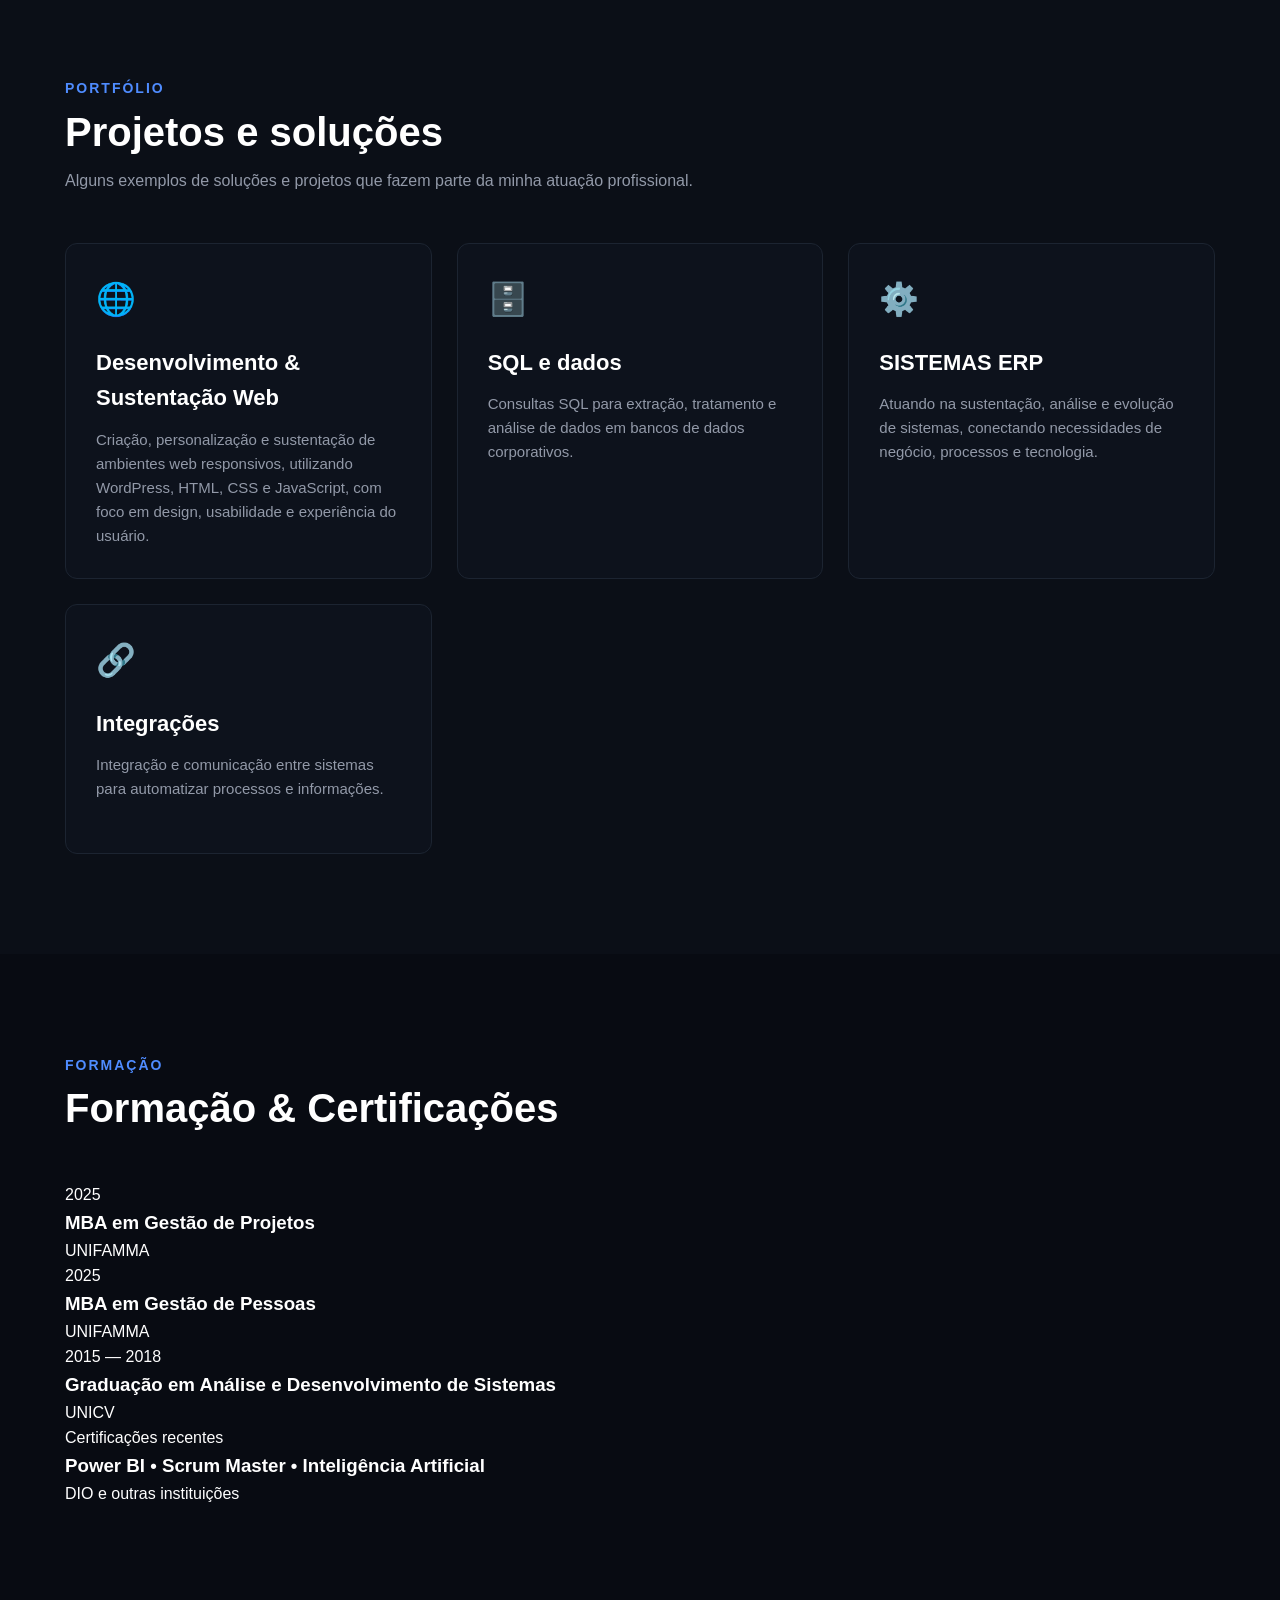
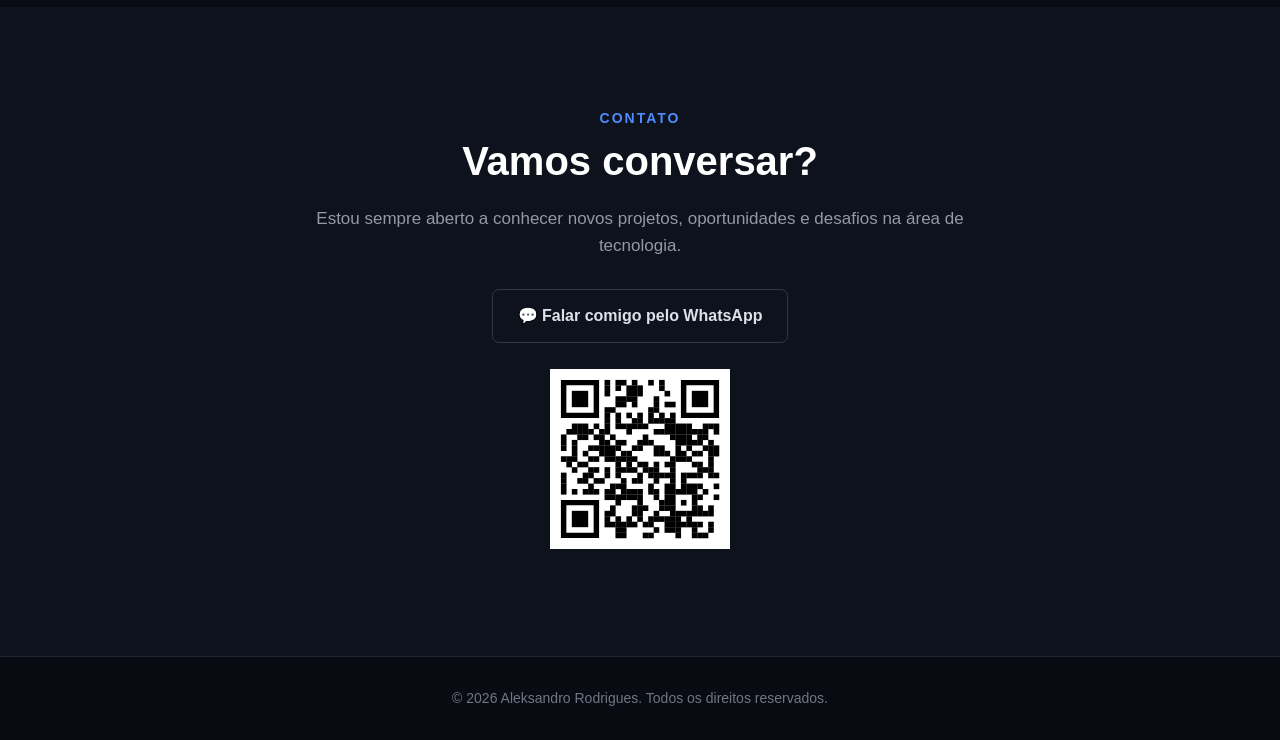
==== commit 2ccb9d94: "Update profile image source in index.html" ====
--- a/index.html
+++ b/index.html
@@ -113,7 +113,9 @@
             
         </div>
 
-    </div>-->
+    </div>
+
+</section> -->
 
 <section id="sobre">
 
@@ -158,7 +160,7 @@
                 <div class="about-photo-frame">
 
                     <img 
-                        src="images/sua-foto.jpg" 
+                        src="images/perfilaleksandro.jpeg" 
                         alt="Aleksandro Rodrigues"
                     >
 
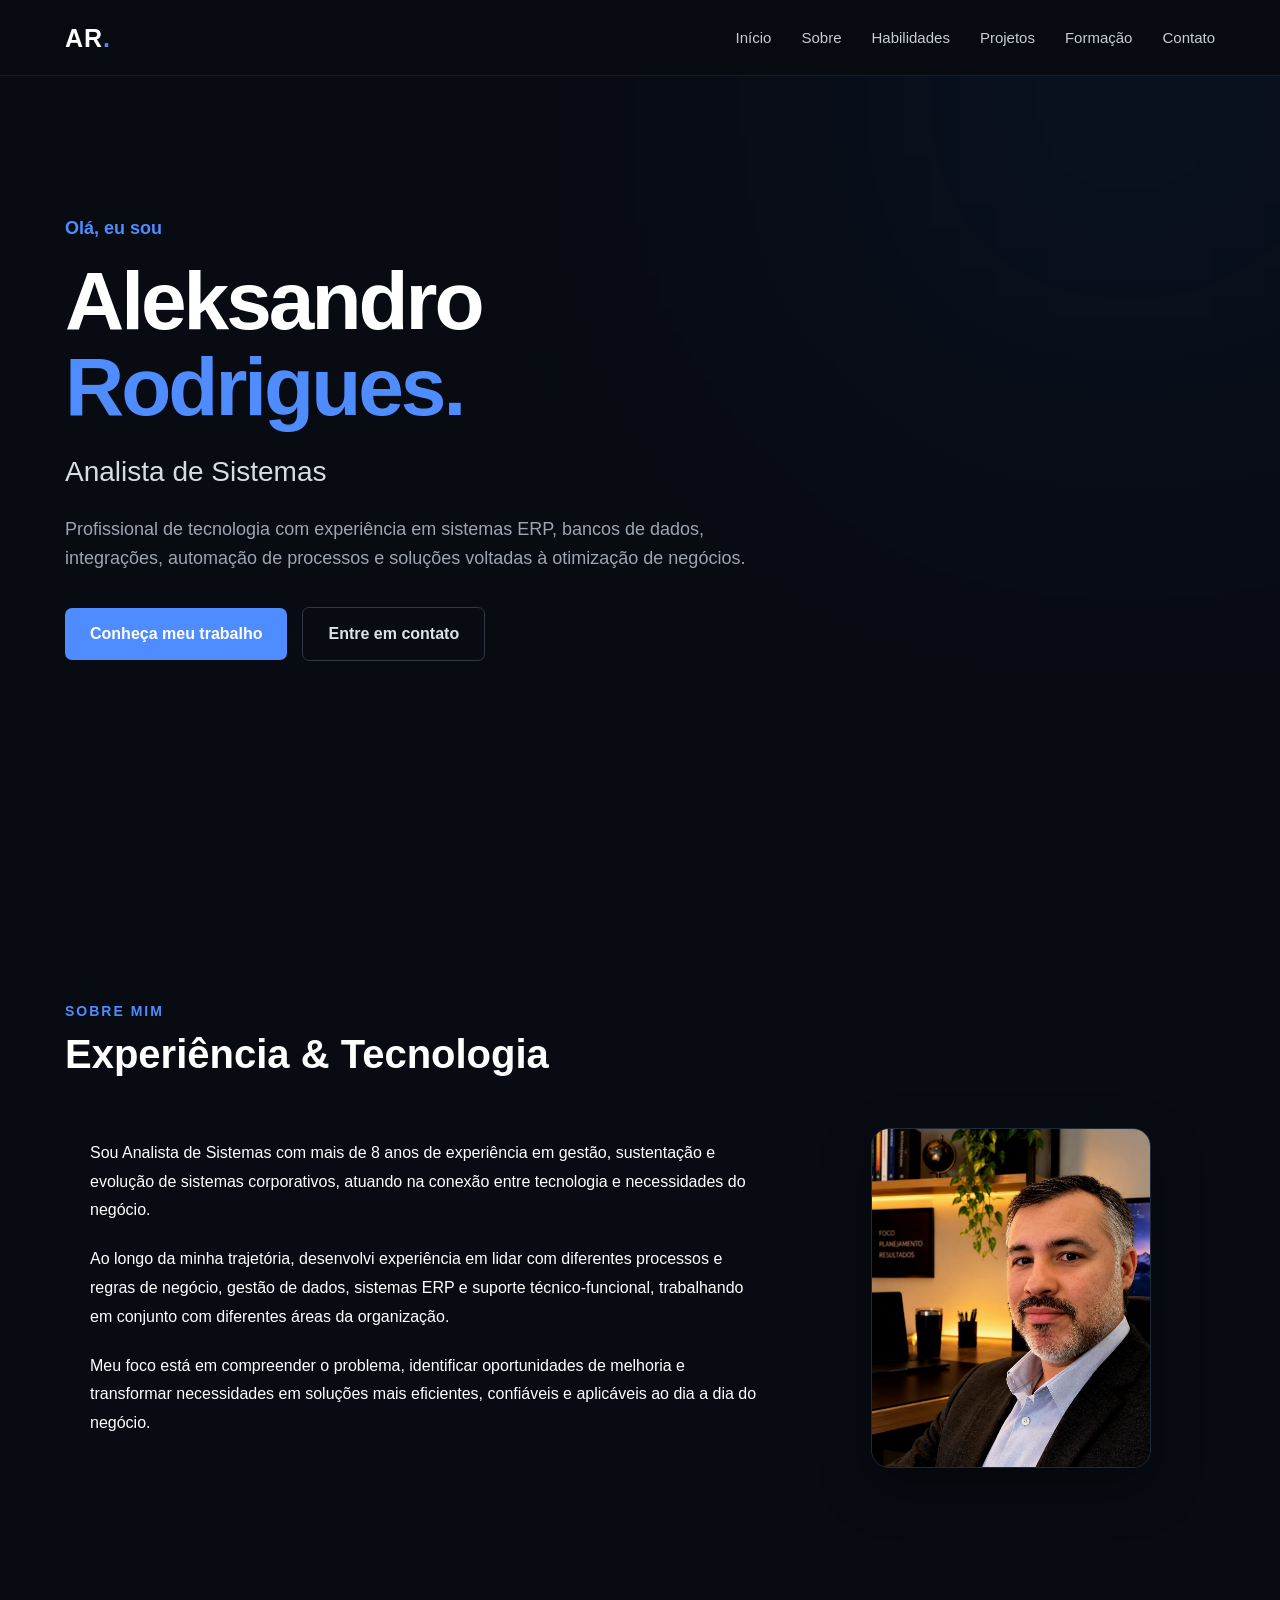
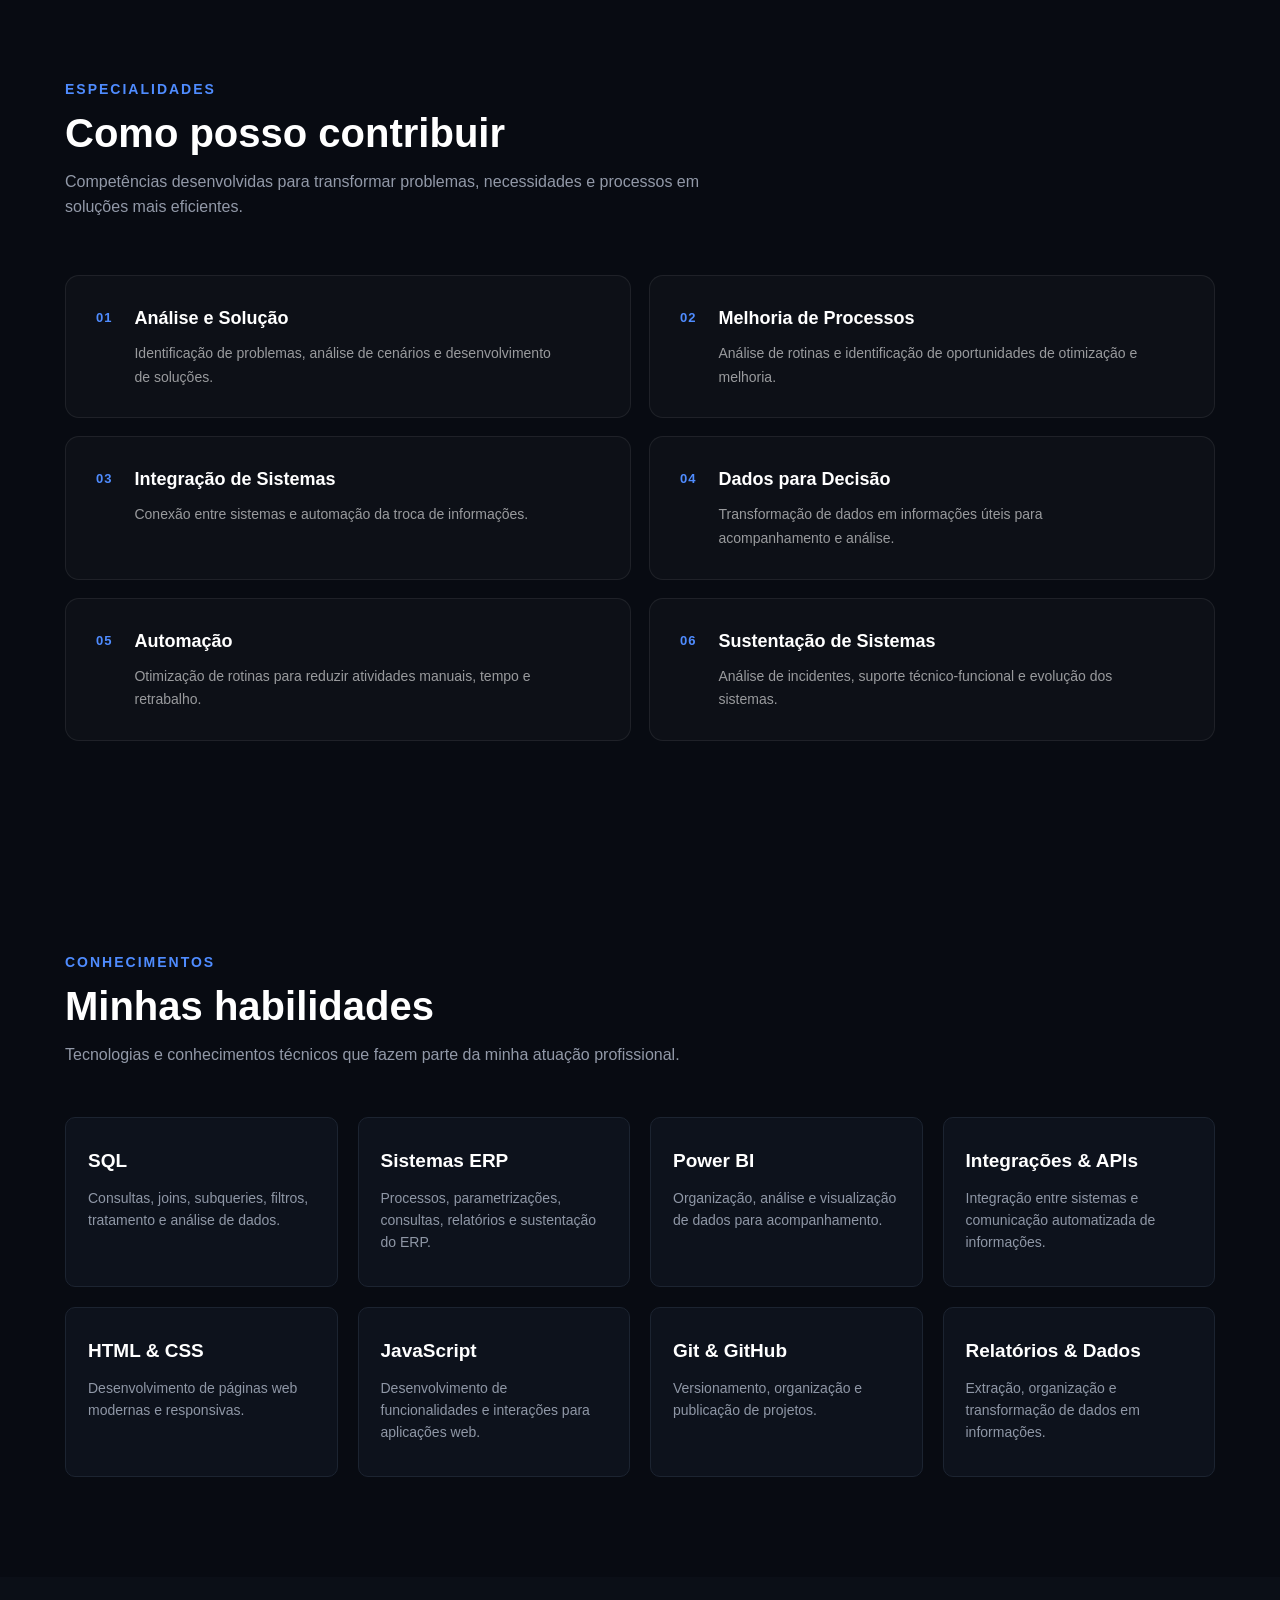
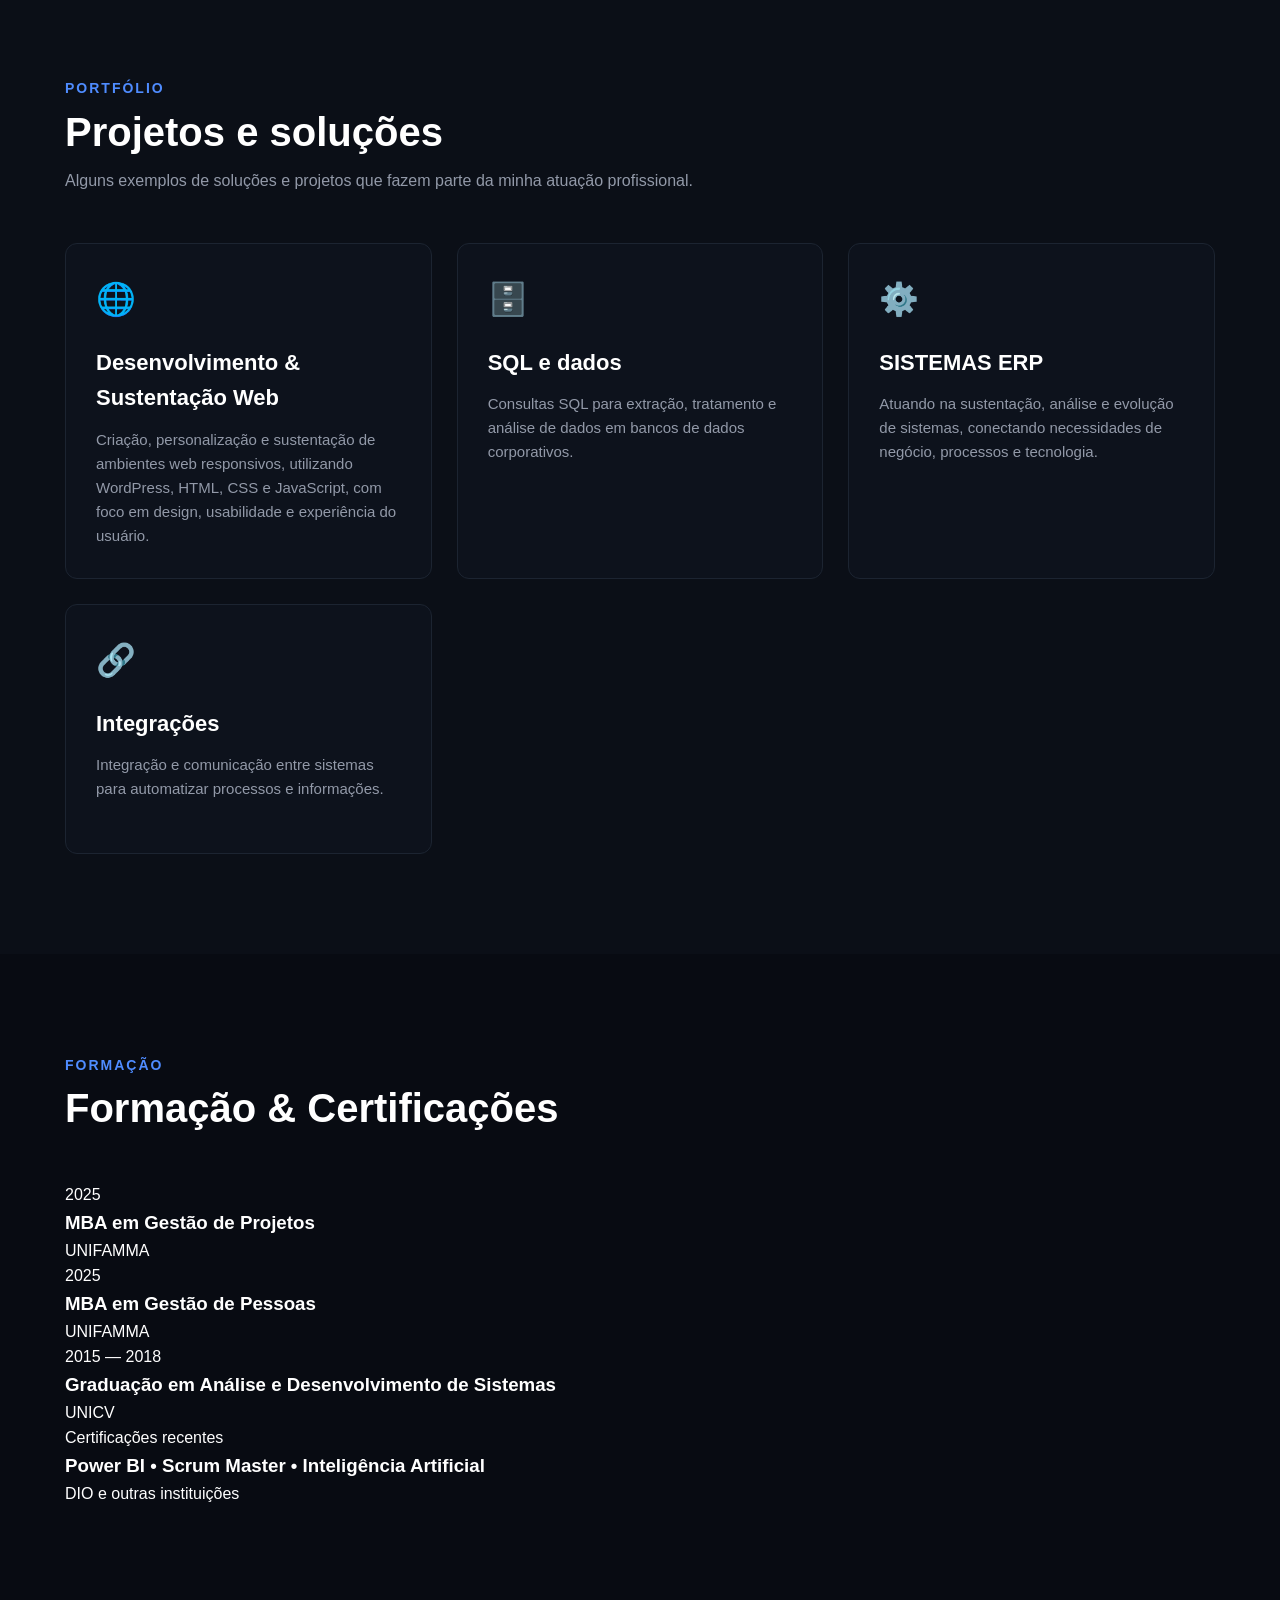
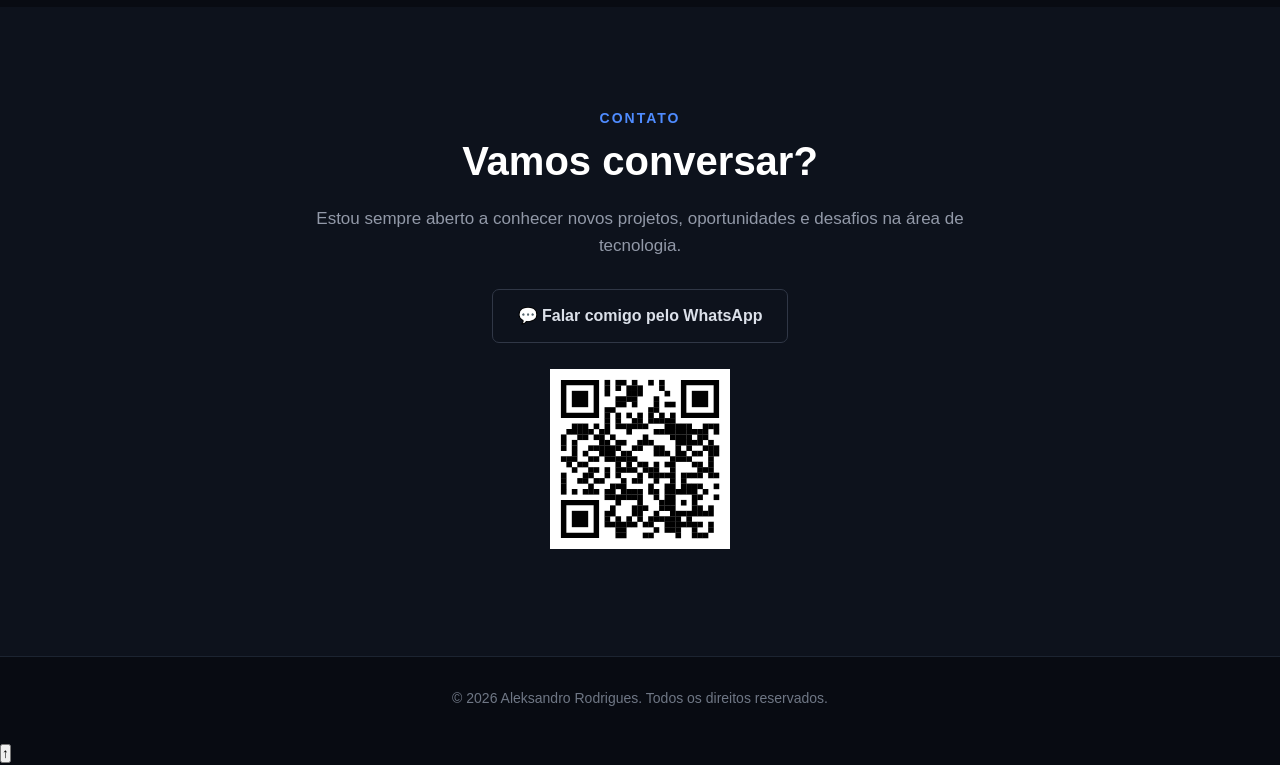
==== commit 5113d703: "Update index.html" ====
--- a/index.html
+++ b/index.html
@@ -603,7 +603,8 @@
             </p>
         </div>
     </footer>
-    
+
+<button id="backToTop" aria-label="Voltar ao topo">↑</button>
 <script src="script.js"></script>
 </body>
 </html>
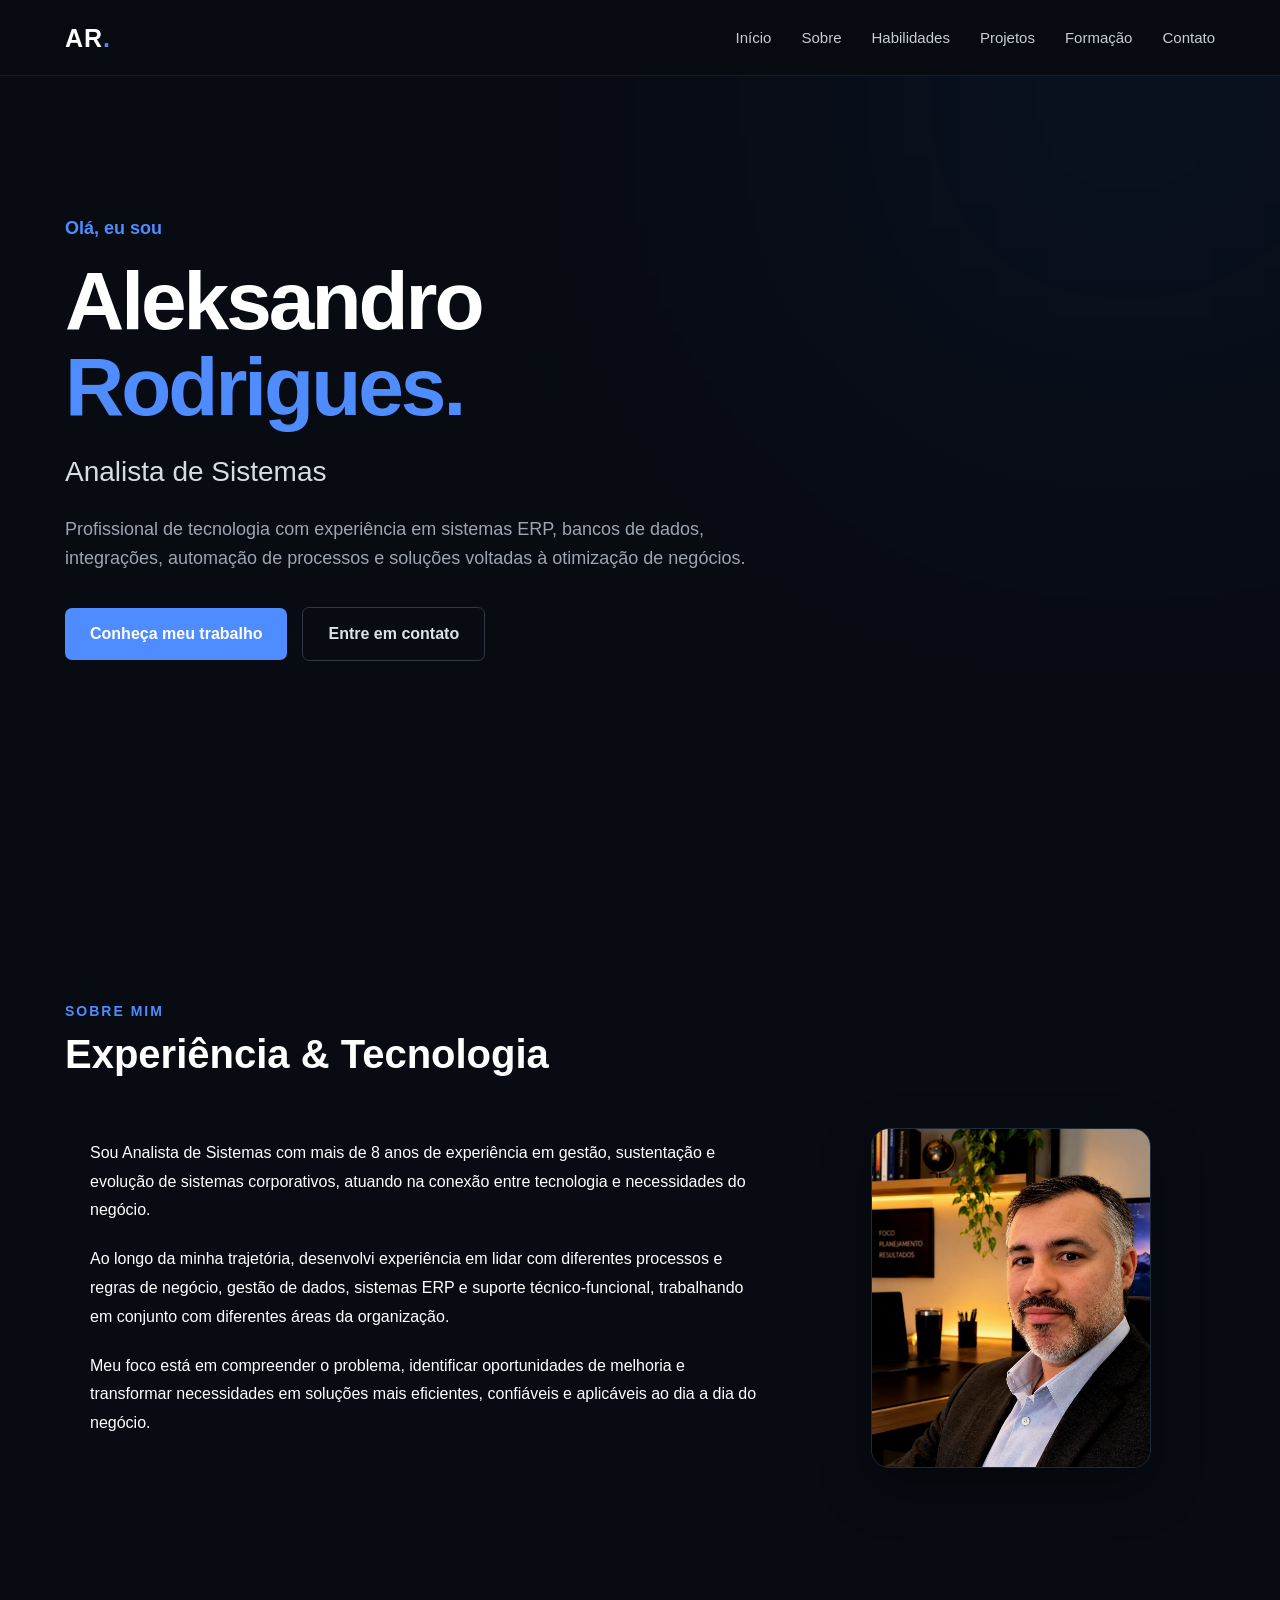
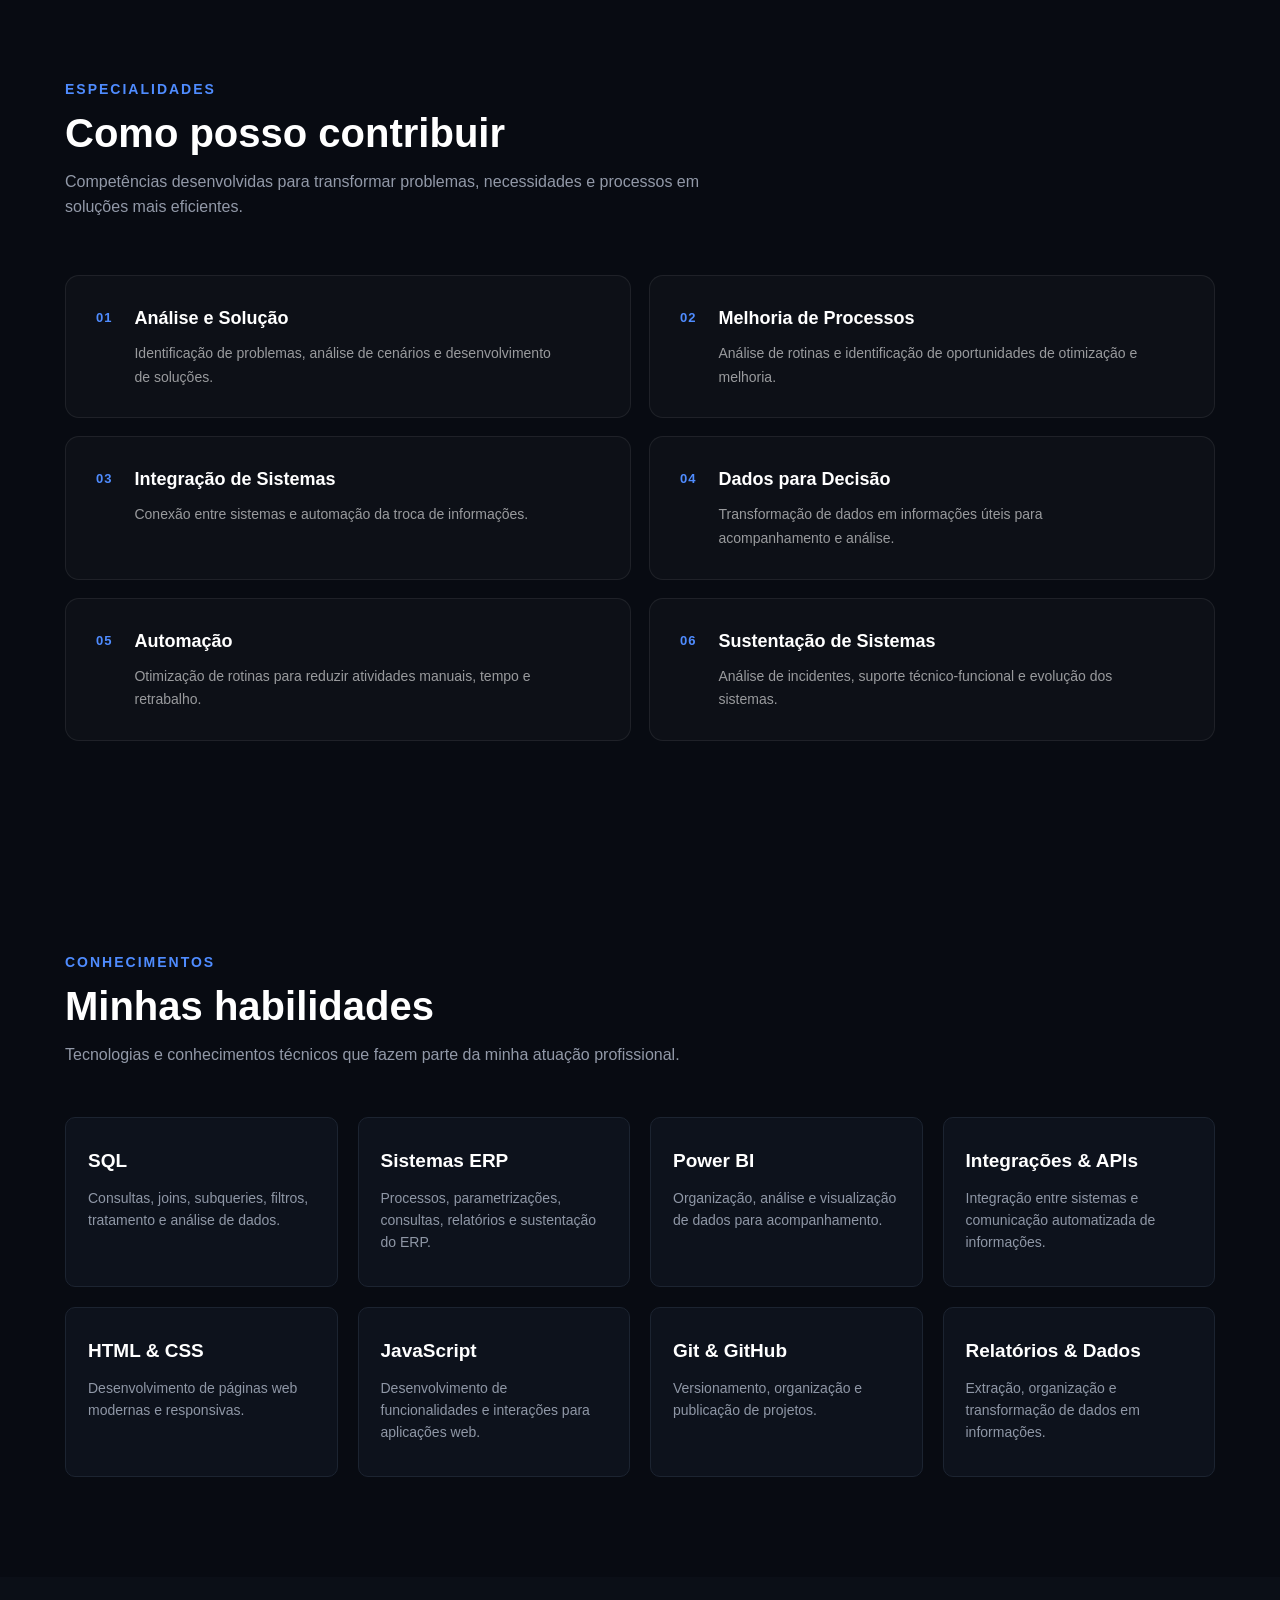
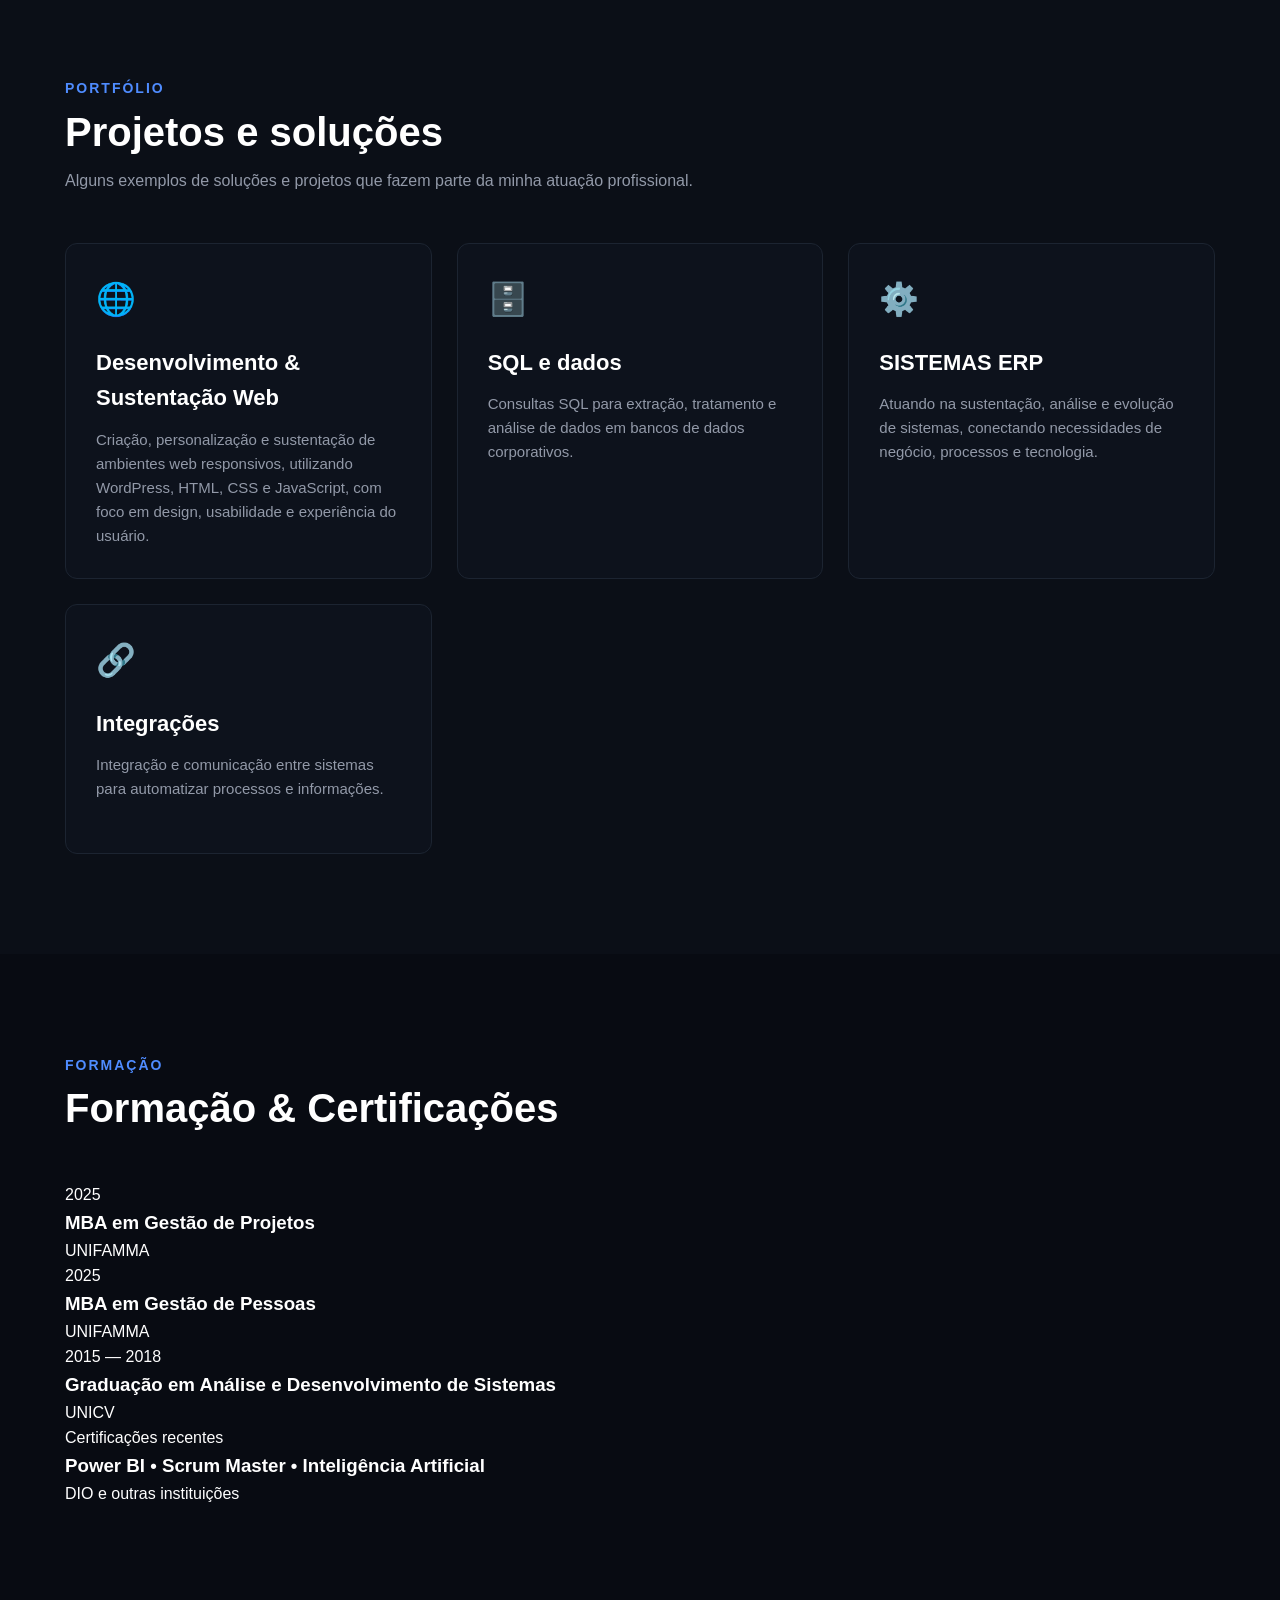
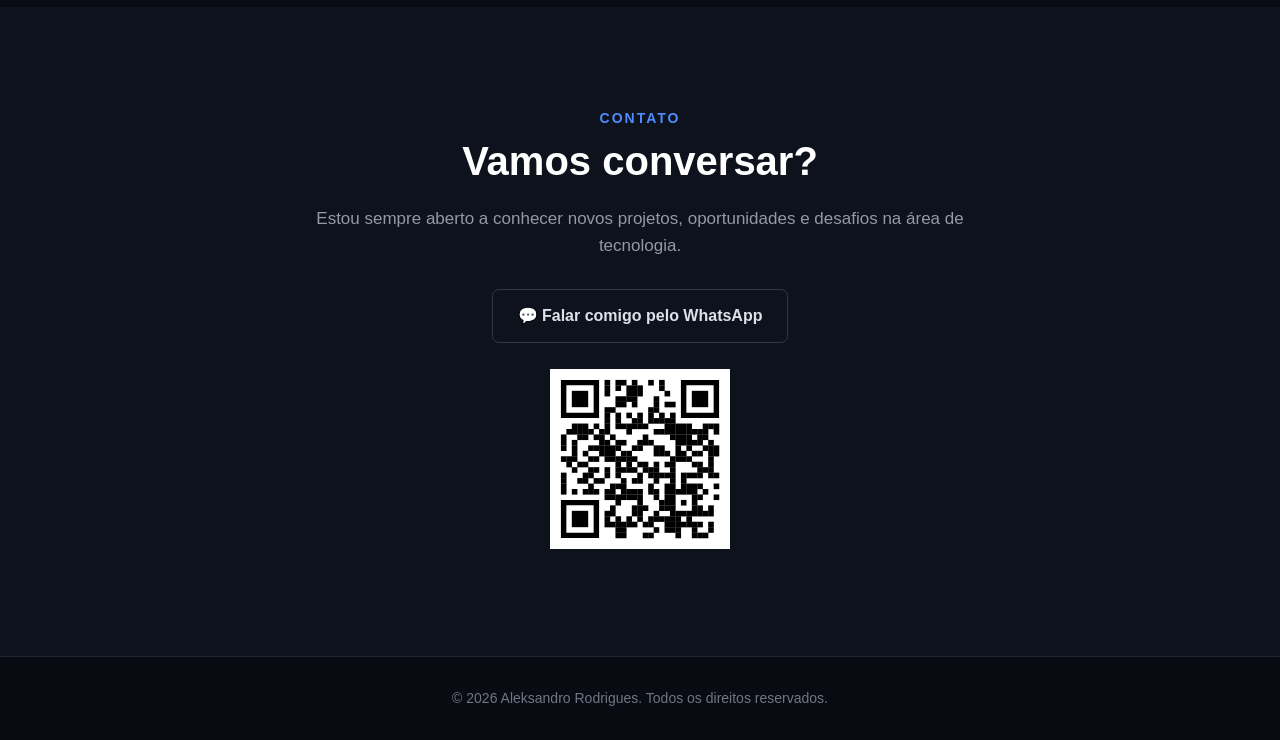
==== commit f1d1926a: "Change backToTop button symbol from '↑' to '∆'" ====
--- a/index.html
+++ b/index.html
@@ -604,7 +604,7 @@
         </div>
     </footer>
 
-<button id="backToTop" aria-label="Voltar ao topo">↑</button>
+<button id="backToTop" aria-label="Voltar ao topo">∆</button>
 <script src="script.js"></script>
 </body>
 </html>
--- a/style.css
+++ b/style.css
@@ -1700,3 +1700,75 @@
     }
 
 }
+
+/* ===============================
+   BOTÃO VOLTAR AO TOPO
+================================ */
+
+#backToTop {
+    position: fixed;
+    right: 28px;
+    bottom: 28px;
+
+    width: 48px;
+    height: 48px;
+
+    border: 1px solid rgba(255, 255, 255, 0.12);
+    border-radius: 10px;
+
+    background: rgba(13, 17, 23, 0.95);
+    color: #ffffff;
+
+    font-size: 21px;
+    font-weight: 400;
+
+    display: flex;
+    align-items: center;
+    justify-content: center;
+
+    padding: 0;
+    margin: 0;
+
+    cursor: pointer;
+    z-index: 9999;
+
+    opacity: 0;
+    visibility: hidden;
+    transform: translateY(10px);
+
+    box-shadow: 0 8px 25px rgba(0, 0, 0, 0.35);
+
+    transition: opacity 0.4s ease,
+                transform 0.4s ease,
+                visibility 0.4s ease,
+                border-color 0.3s ease,
+                color 0.3s ease;
+}
+
+#backToTop.show {
+    opacity: 1;
+    visibility: visible;
+    transform: translateY(0);
+}
+
+#backToTop:hover {
+    transform: translateY(-4px);
+    border-color: #3b82f6;
+    color: #3b82f6;
+    background: #111827;
+}
+
+/* CELULAR */
+
+@media (max-width: 700px) {
+
+    #backToTop {
+        right: 18px;
+        bottom: 18px;
+        width: 46px;
+        height: 46px;
+        border-radius: 9px;
+        font-size: 20px;
+    }
+
+}
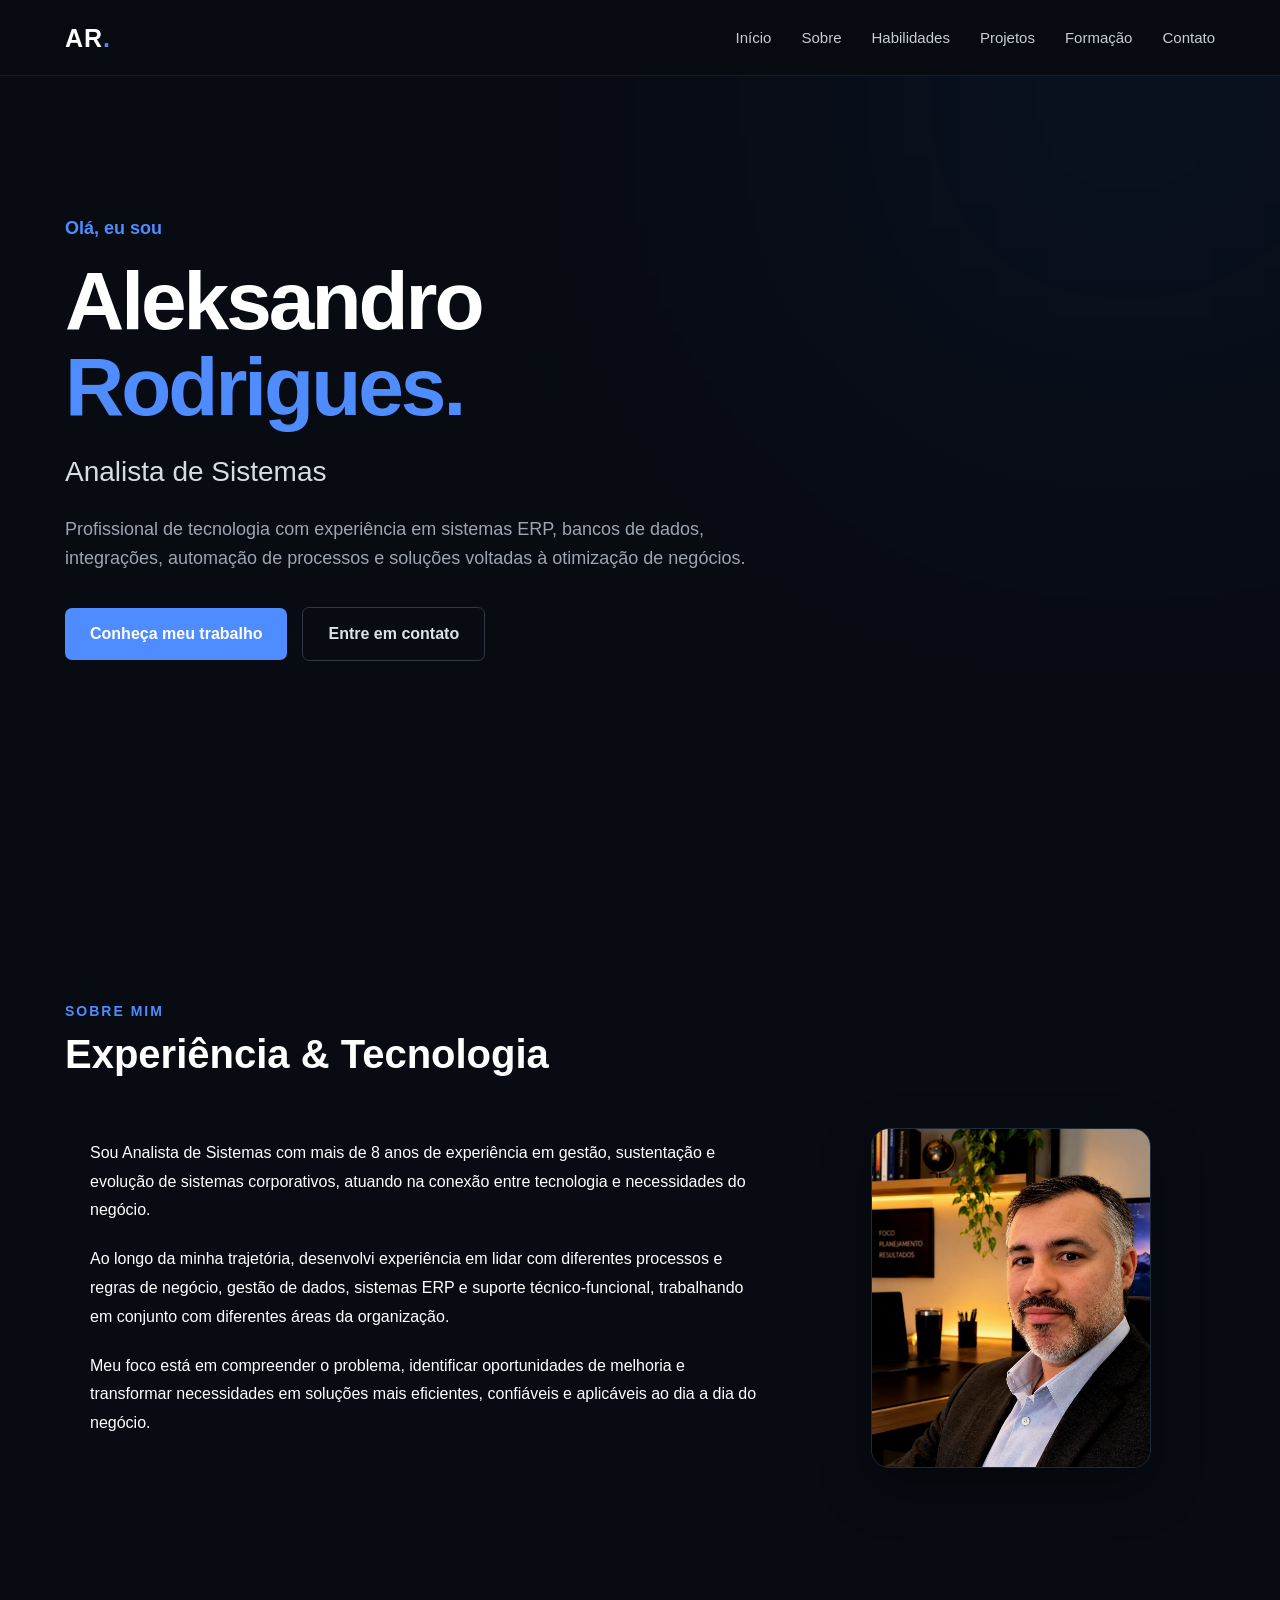
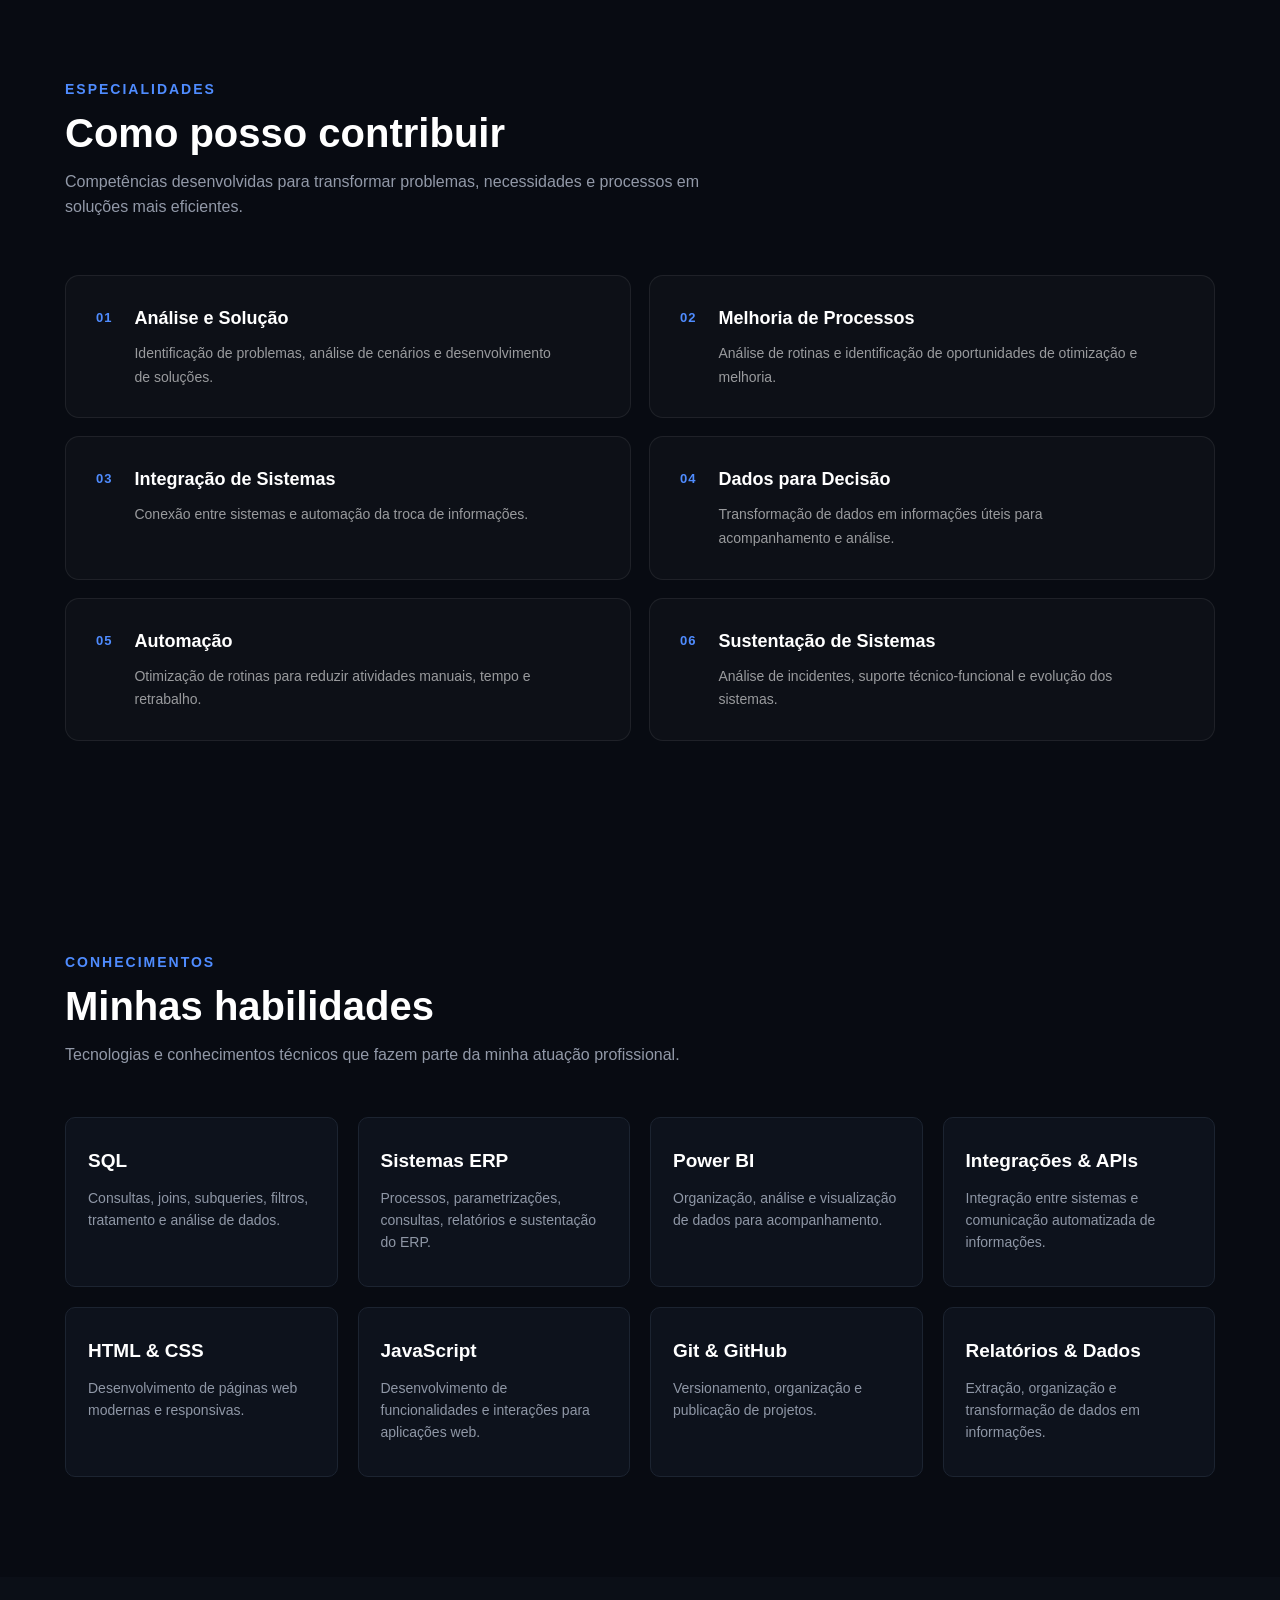
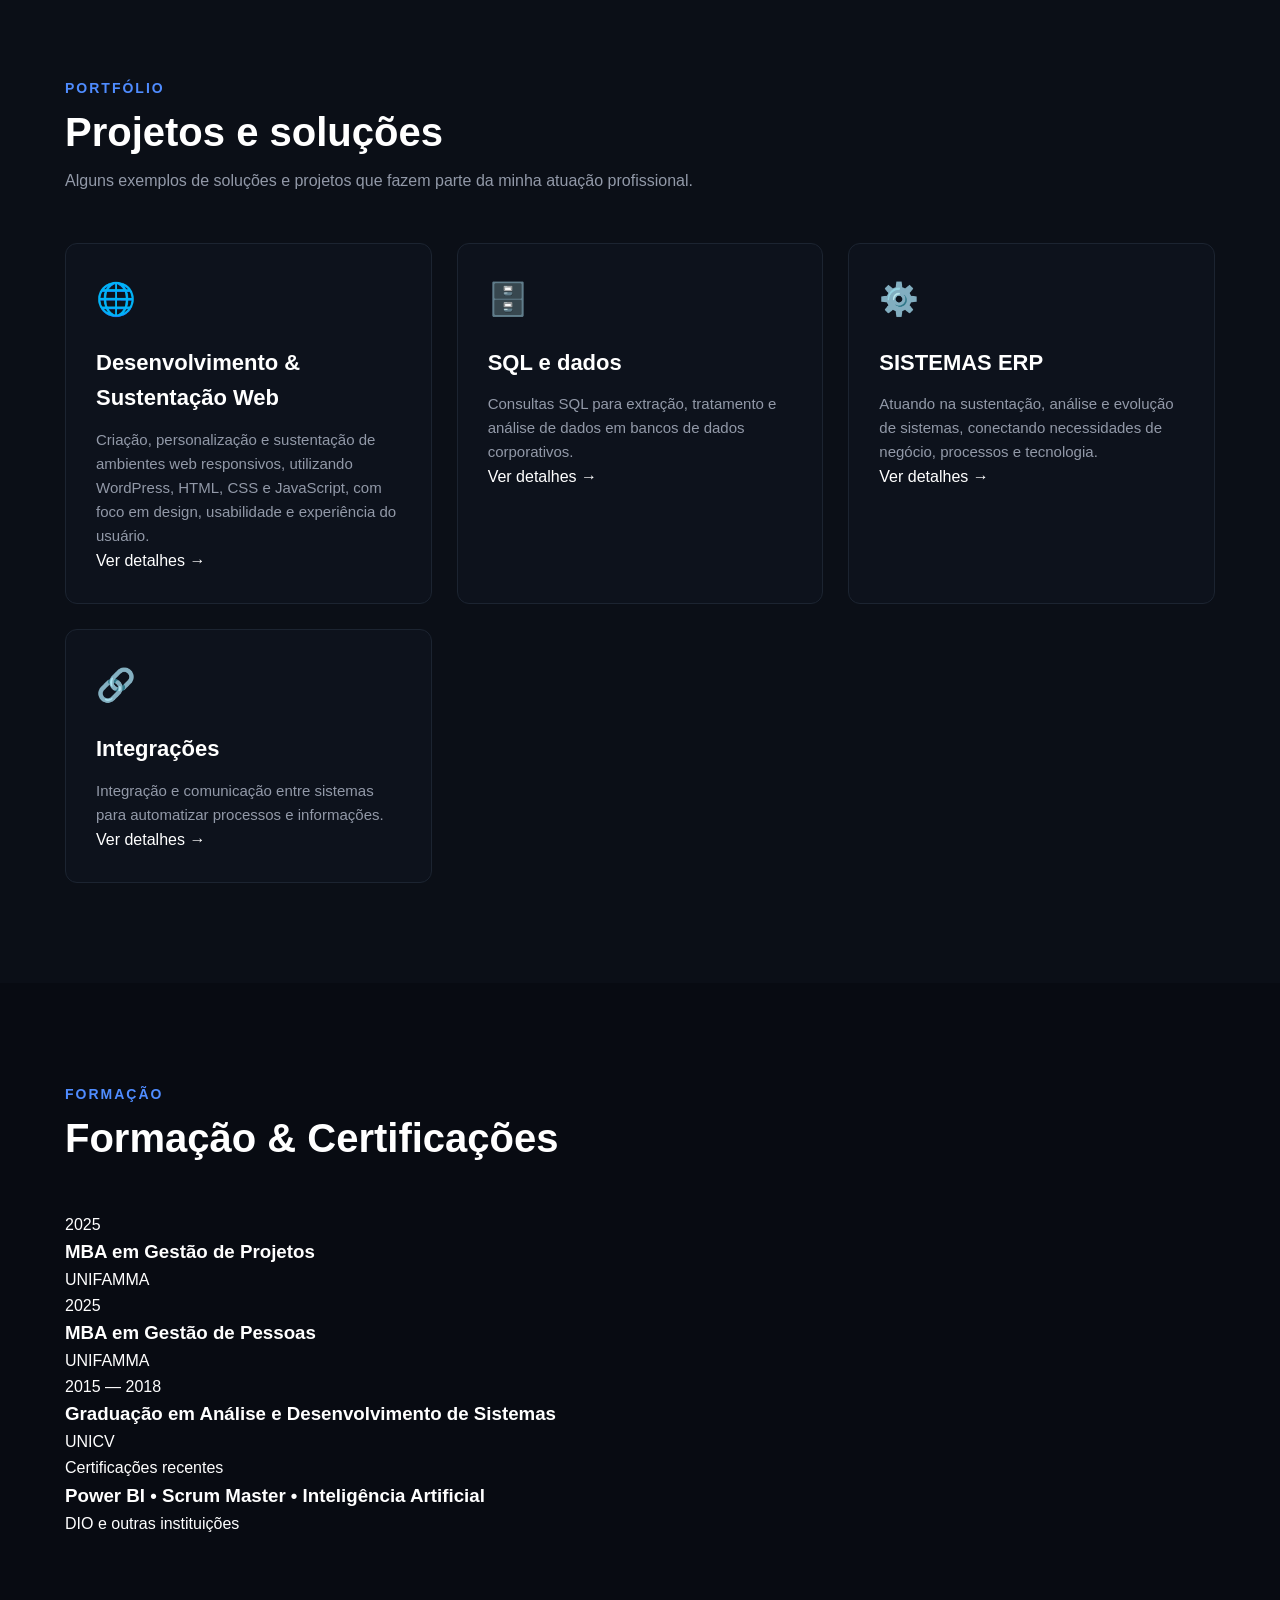
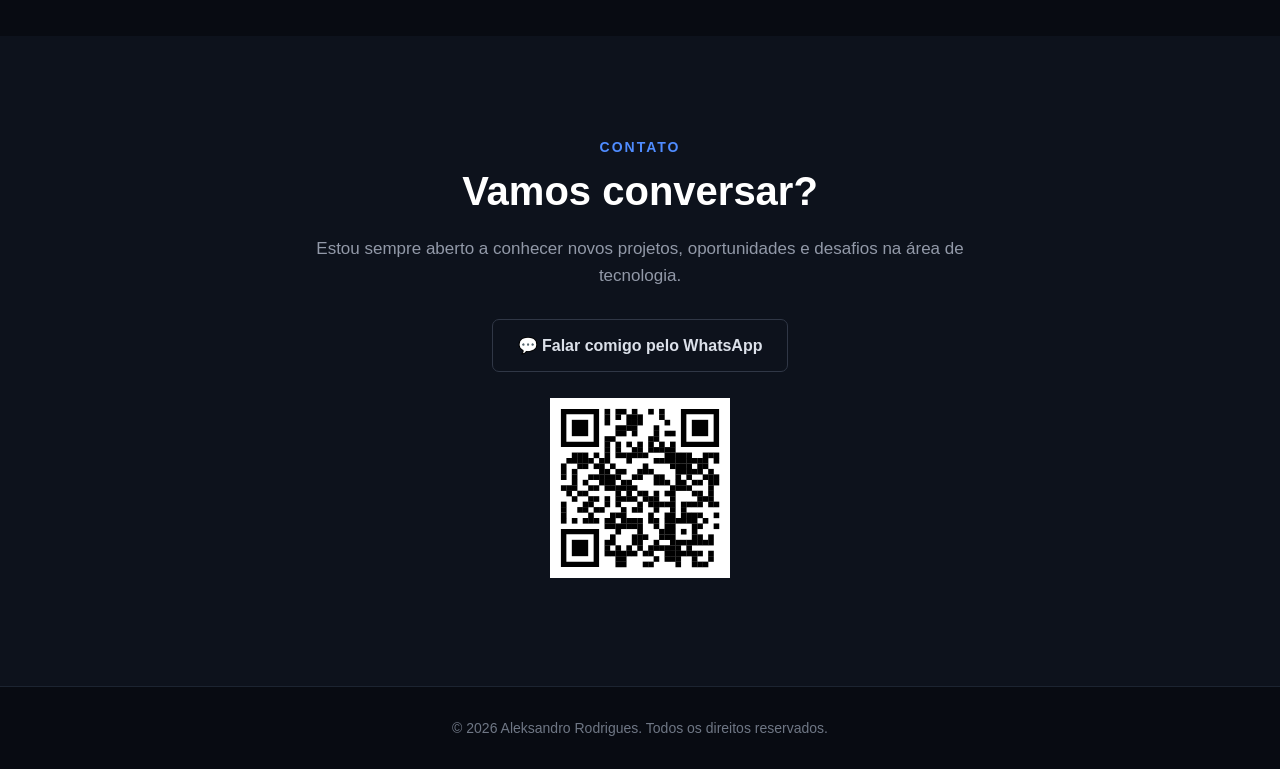
==== commit 0662f276: "Update index.html" ====
--- a/index.html
+++ b/index.html
@@ -455,7 +455,8 @@
                         utilizando WordPress, HTML, CSS e JavaScript, com 
                         foco em design, usabilidade e experiência do usuário.
                     </p>
-
+                    
+                        <span class="project-link">Ver detalhes <span>→</span></span>
                 </a>
 
                 <a href="projetos/projetos-sql.html" class="project">
@@ -470,6 +471,8 @@
                         tratamento e análise de dados
                         em bancos de dados corporativos.
                     </p>
+
+                        <span class="project-link">Ver detalhes <span>→</span></span>
 
                 </a>
 
@@ -487,6 +490,8 @@
                         e tecnologia.
                     </p>
 
+                        <span class="project-link">Ver detalhes <span>→</span></span>
+
                 </a>
 
 
@@ -501,6 +506,8 @@
                         sistemas para automatizar
                         processos e informações.
                     </p>
+
+                        <span class="project-link">Ver detalhes <span>→</span></span>
 
                 </a>
 
@@ -604,7 +611,7 @@
         </div>
     </footer>
 
-<button id="backToTop" aria-label="Voltar ao topo">∆</button>
+<button id="backToTop" aria-label="Voltar ao topo">↑</button>
 <script src="script.js"></script>
 </body>
 </html>
--- a/style.css
+++ b/style.css
@@ -1716,7 +1716,8 @@
     border: 1px solid rgba(255, 255, 255, 0.12);
     border-radius: 10px;
 
-    background: rgba(13, 17, 23, 0.95);
+    background: rgba(13, 17, 23, 0.70);
+    backdrop-filter: blur(8px);
     color: #ffffff;
 
     font-size: 21px;
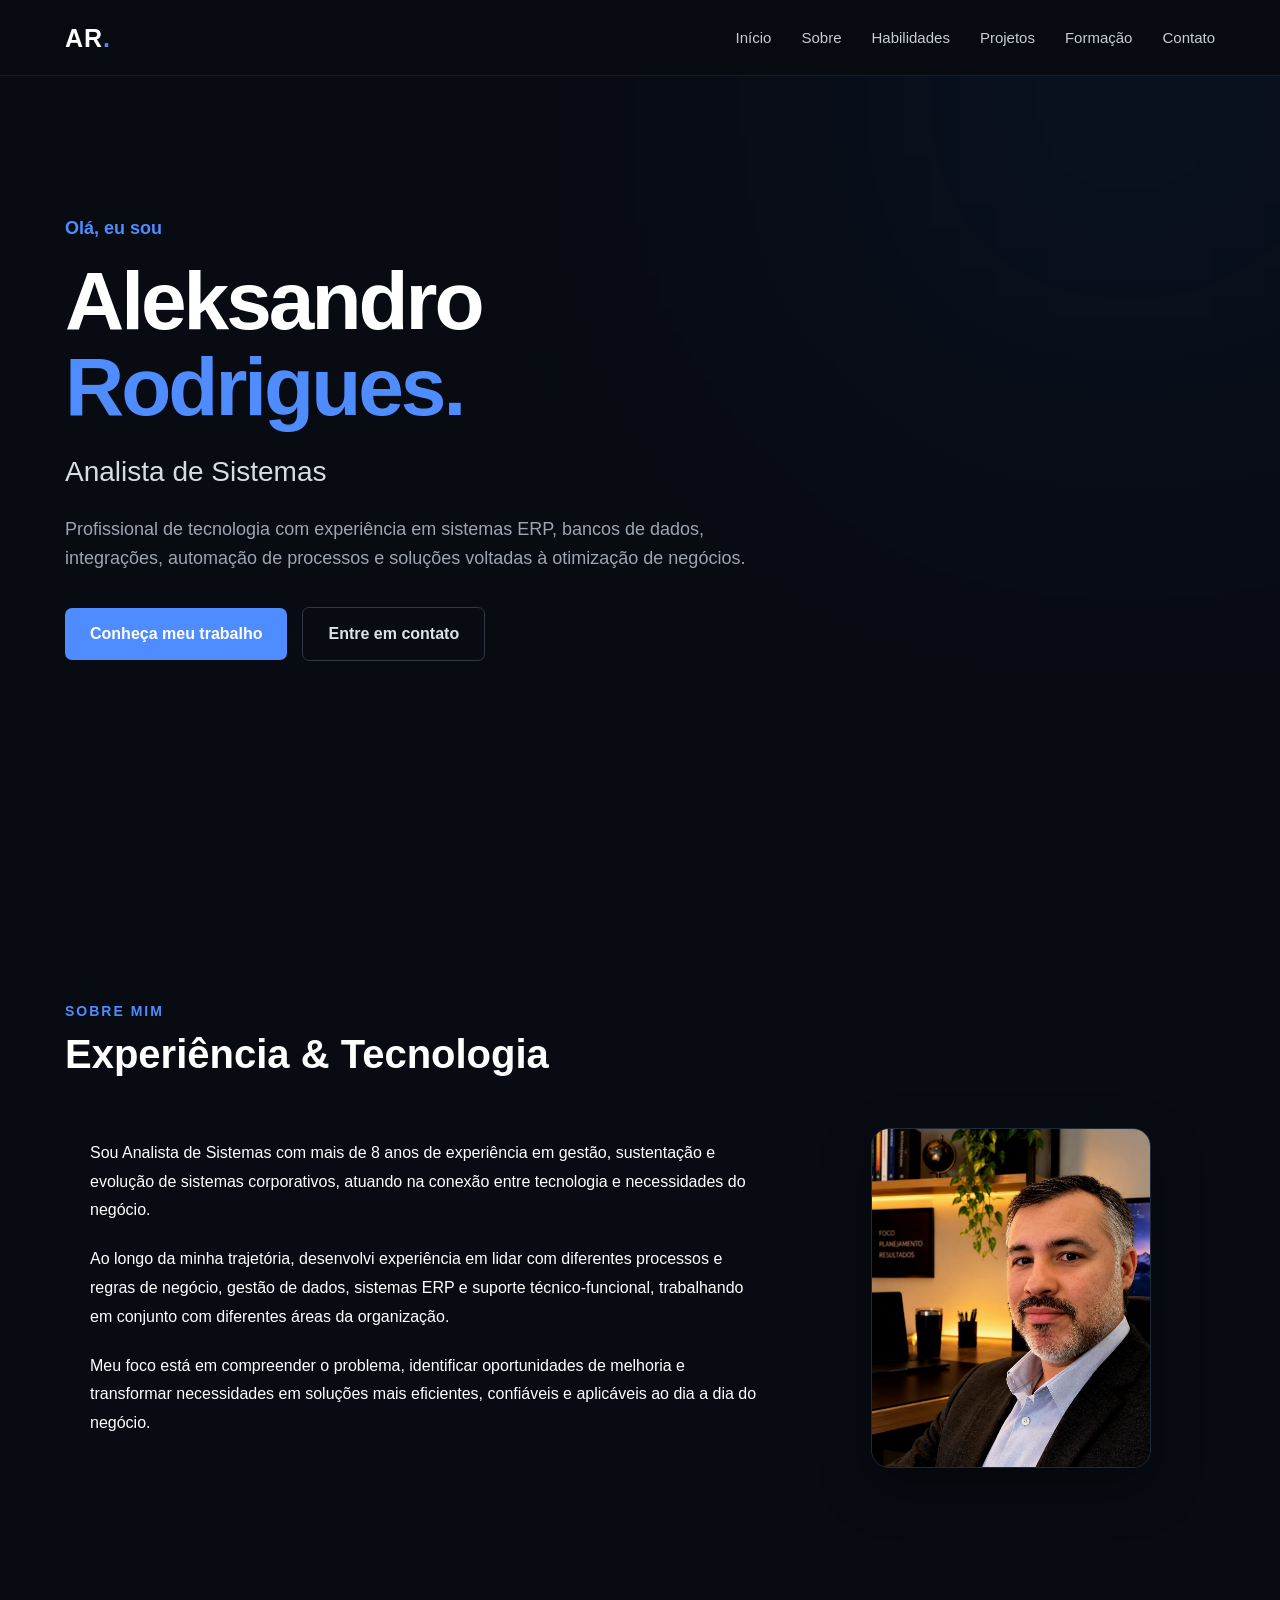
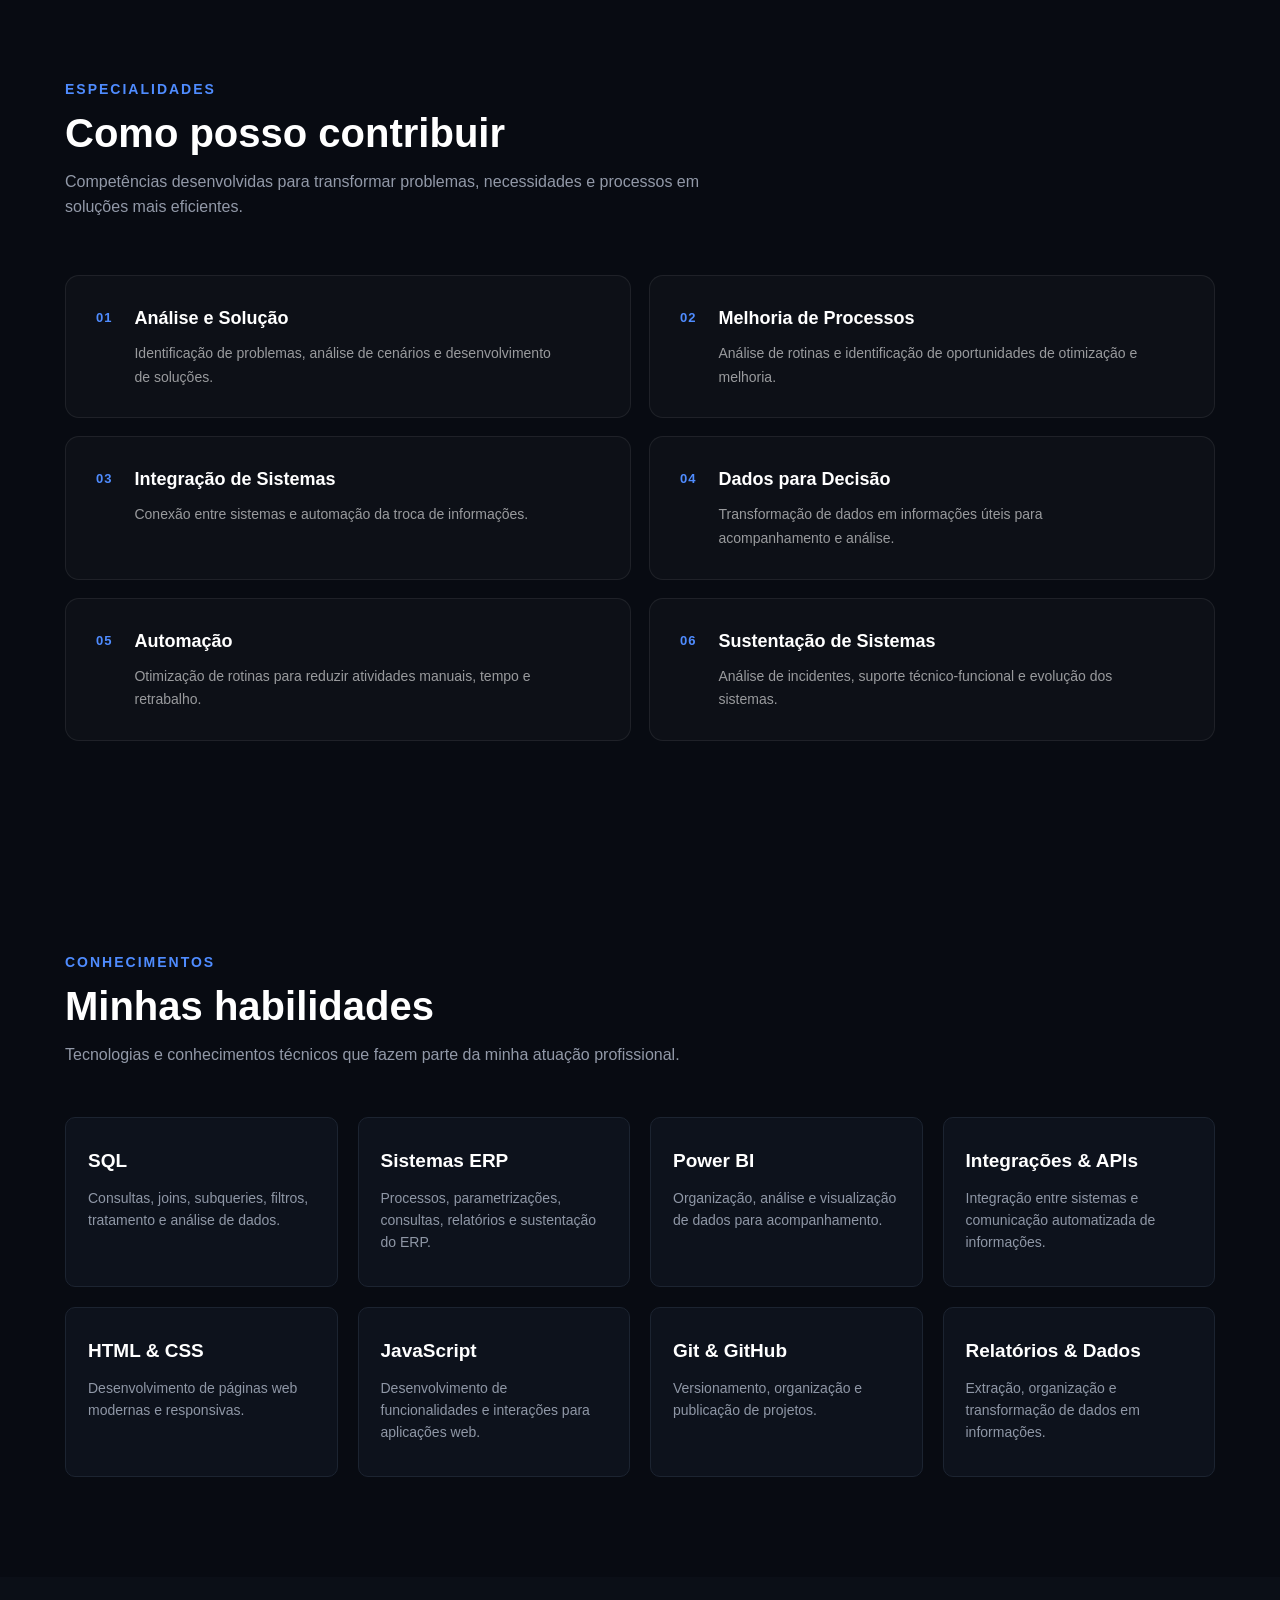
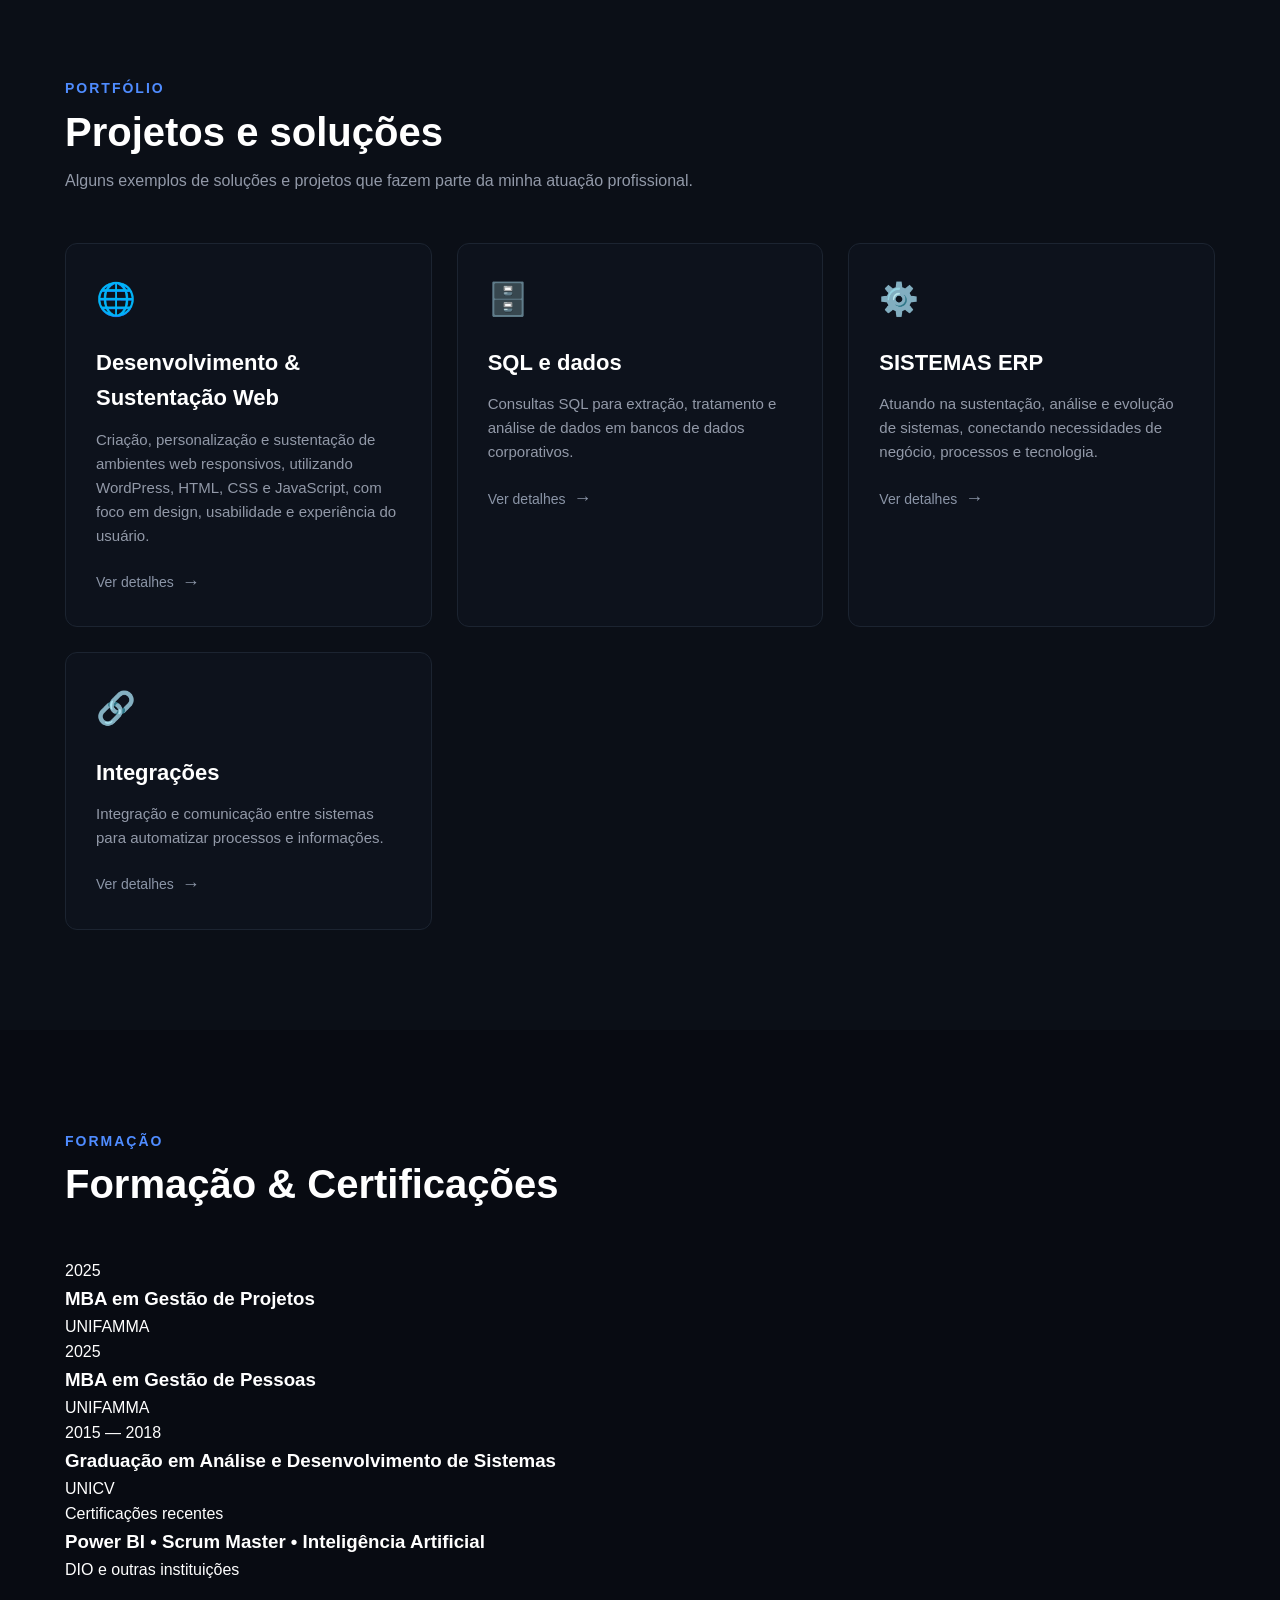
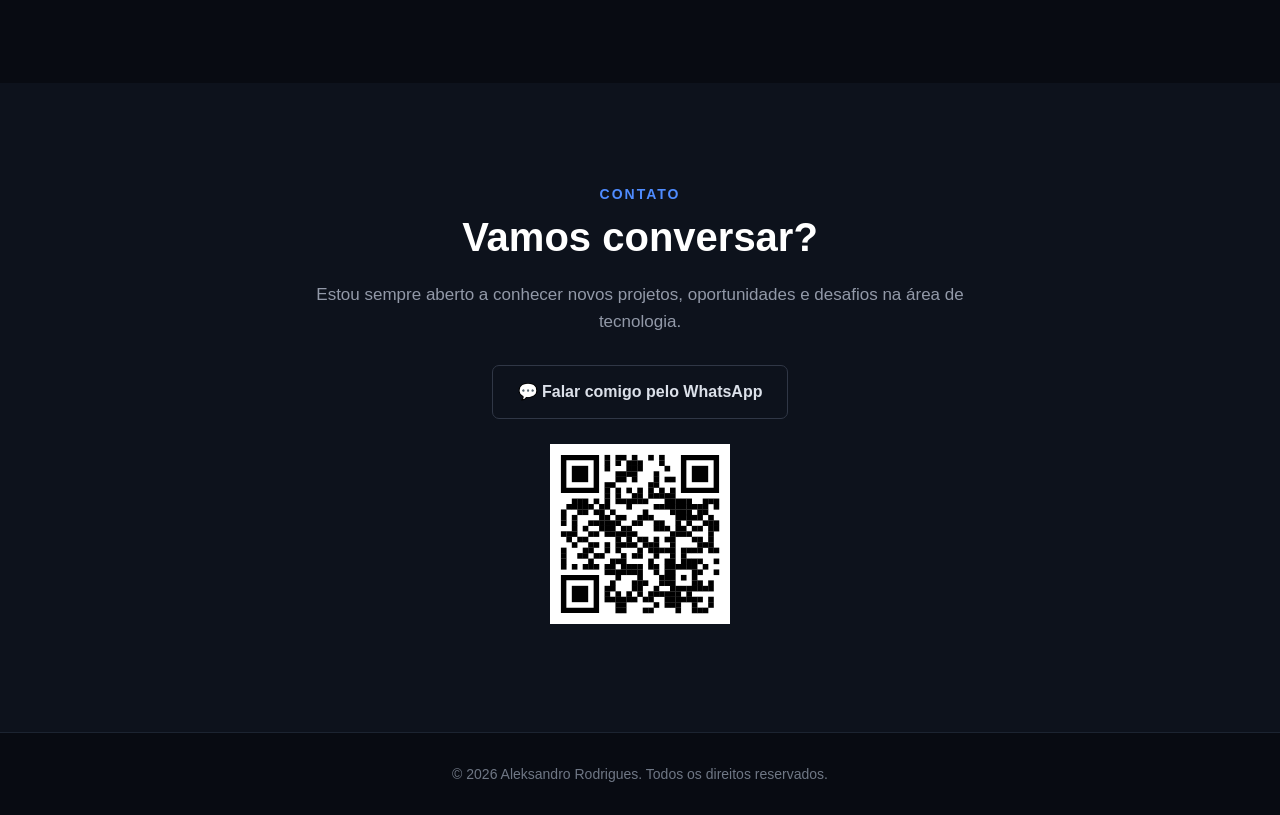
==== commit 3e43511b: "Update index.html" ====
--- a/index.html
+++ b/index.html
@@ -70,53 +70,6 @@
     </section>
 
 
-    
-
-<!-- ================================
-        SOBRE
-================================== 
-
-<section class="about" id="sobre">
-
-    <div class="container">
-
-        <div class="section-title">
-            <small>Sobre mim</small>
-            <h2>Experiência & Tecnologia</h2>
-        </div>
-
-        <div class="about-grid">
-
-            <div class="about-text">
-
-                <p>
-                    Sou Analista de Sistemas com mais de 8 anos de experiência
-                    em gestão, sustentação e evolução de sistemas corporativos,
-                    atuando na conexão entre tecnologia e necessidades do negócio.
-                </p>
-
-                <p>
-                    Ao longo da minha trajetória, desenvolvi experiência em
-                    lidar com diferentes processos e regras de negócio, gestão
-                    de dados, sistemas ERP e suporte técnico-funcional, trabalhando em conjunto
-                    com diferentes áreas da organização.
-                </p>
-
-                <p>
-                    Meu foco está em compreender o problema, identificar
-                    oportunidades de melhoria e transformar necessidades em
-                    soluções mais eficientes, confiáveis e aplicáveis ao
-                    dia a dia do negócio.
-                </p>
-
-            </div>
-            
-        </div>
-
-    </div>
-
-</section> -->
-
 <section id="sobre">
 
     <div class="container">
@@ -175,75 +128,7 @@
 </section>
   
 
-    <!-- COMPETÊNCIAS 
-
-    <section class="competencies" id="competencias">
-
-        <div class="container">
-
-            <div class="section-title">
-                <small>Especialidades</small>
-                <h2>Como posso contribuir</h2>
-                <p>
-                    Conhecimentos que combinam tecnologia, dados e processos
-                    para transformar necessidades de negócio em soluções.
-                </p>
-            </div>
-
-            
-    <div class="competencies-grid">
-
-    <div class="competency">
-        <span class="competency-number">01</span>
-        <div>
-            <h3>ERP & Processos</h3>
-            <p>Parametrização, sustentação e melhoria de processos.</p>
-        </div>
-    </div>
-
-    <div class="competency">
-        <span class="competency-number">02</span>
-        <div>
-            <h3>Dados & SQL</h3>
-            <p>Consultas, extração e análise de dados para gerar informações.</p>
-        </div>
-    </div>
-
-    <div class="competency">
-        <span class="competency-number">03</span>
-        <div>
-            <h3>Integrações</h3>
-            <p>Conexão entre sistemas e automação da troca de informações.</p>
-        </div>
-    </div>
-
-    <div class="competency">
-        <span class="competency-number">04</span>
-        <div>
-            <h3>Power BI</h3>
-            <p>Dados organizados para acompanhamento e tomada de decisão.</p>
-        </div>
-    </div>
-
-    <div class="competency">
-        <span class="competency-number">05</span>
-        <div>
-            <h3>Automação</h3>
-            <p>Otimização de rotinas, redução de tarefas manuais e retrabalho.</p>
-        </div>
-    </div>
-
-    <div class="competency">
-        <span class="competency-number">06</span>
-        <div>
-            <h3>Acessos & Governança</h3>
-            <p>Gestão de acessos, permissões e ambientes corporativos.</p>
-        </div>
-    </div>
-
-</section> -->
-
-    
+   
 <!-- =======================
     COMPETÊNCIAS
 ========================= -->
--- a/style.css
+++ b/style.css
@@ -1773,3 +1773,39 @@
     }
 
 }
+
+/*====================================
+    INDICADOR DE CARD CLICÁVEL 
+====================================*/
+.project-link {
+    display: inline-flex;
+    align-items: center;
+    gap: 8px;
+
+    margin-top: 20px;
+
+    color: #8b95a7;
+    font-size: 14px;
+    font-weight: 500;
+
+    transition: color 0.3s ease;
+}
+
+.project-link span {
+    display: inline-block;
+    font-size: 18px;
+
+    transition: transform 0.3s ease;
+}
+
+/* =====================================
+   EFEITO AO PASSAR O MOUSE NO CARD
+======================================= */
+
+.project:hover .project-link {
+    color: #3b82f6;
+}
+
+.project:hover .project-link span {
+    transform: translateX(7px) scale(1.15);
+}
